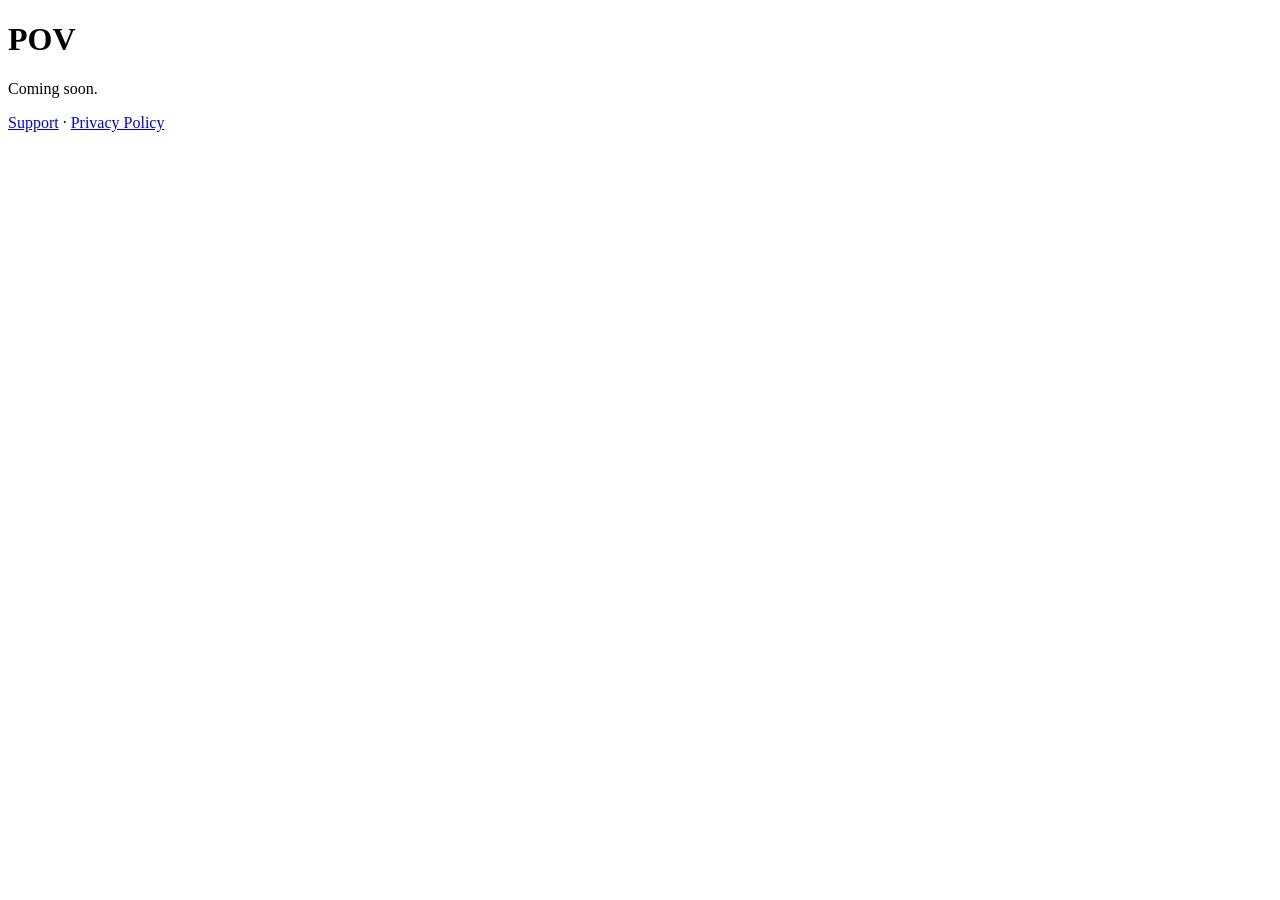
==== index.html @ c35633c2 "init" ====
<!doctype html>
<html lang="en">
  <head>
    <meta charset="utf-8" />
    <meta name="viewport" content="width=device-width, initial-scale=1" />
    <title>POV</title>
  </head>
  <body>
    <h1>POV</h1>
    <p>Coming soon.</p>
    <p>
      <a href="support/">Support</a> ·
      <a href="privacy-policy/">Privacy Policy</a>
    </p>
  </body>
</html>
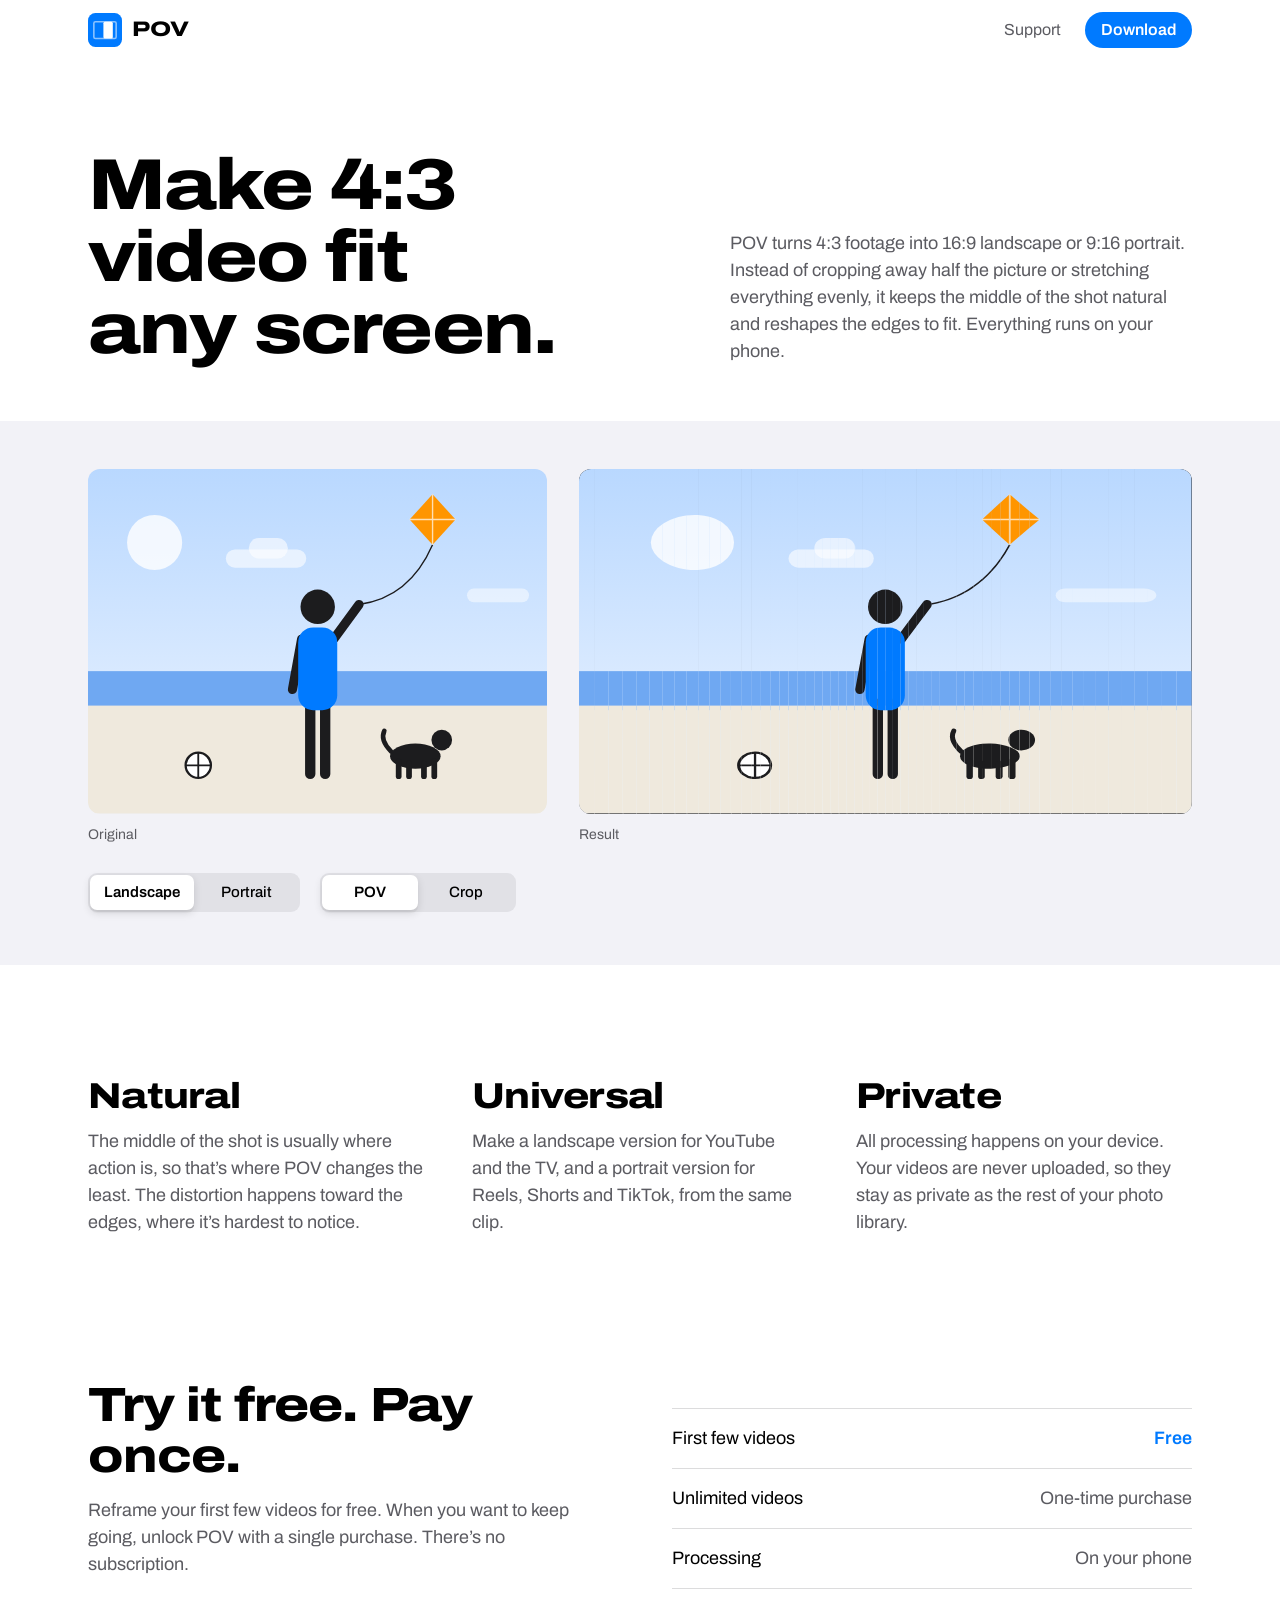
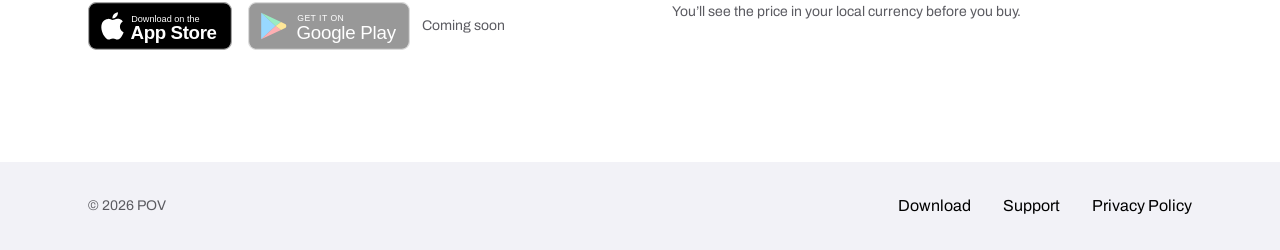
==== commit 89d602ee: "Landing page v1" ====
--- a/index.html
+++ b/index.html
@@ -3,14 +3,1223 @@
   <head>
     <meta charset="utf-8" />
     <meta name="viewport" content="width=device-width, initial-scale=1" />
-    <title>POV</title>
+    <title>POV – Reframe 4:3 video for any screen</title>
+    <meta
+      name="description"
+      content="POV is a phone app that turns 4:3 video into 16:9 landscape or 9:16 portrait by keeping the middle of the shot natural and reshaping the edges, instead of just cropping or stretching. Everything runs on your device."
+    />
+    <meta
+      name="theme-color"
+      content="#ffffff"
+      media="(prefers-color-scheme: light)"
+    />
+    <meta
+      name="theme-color"
+      content="#000000"
+      media="(prefers-color-scheme: dark)"
+    />
+    <link rel="preconnect" href="https://fonts.googleapis.com" />
+    <link rel="preconnect" href="https://fonts.gstatic.com" crossorigin />
+    <link
+      href="https://fonts.googleapis.com/css2?family=Archivo:wdth,wght@62..125,100..900&display=swap"
+      rel="stylesheet"
+    />
+    <style>
+      :root {
+        --blue: #007aff;
+        --bg: #ffffff;
+        --grouped: #f2f2f7;
+        --ink: #000000;
+        --ink-2: #5b5b61;
+        --separator: rgba(60, 60, 67, 0.18);
+        --track: rgba(118, 118, 128, 0.14);
+        --thumb: #ffffff;
+        --thumb-shadow:
+          0 3px 8px rgba(0, 0, 0, 0.12), 0 3px 1px rgba(0, 0, 0, 0.04);
+
+        --sky-top: #b9d8ff;
+        --sky-bottom: #eef5ff;
+        --sea: #6fa8f2;
+        --sand: #efe9dd;
+        --figure: #1c1c1e;
+        --dim: rgba(0, 0, 0, 0.52);
+
+        --bar: rgba(255, 255, 255, 0.78);
+        --font:
+          "Archivo", -apple-system, BlinkMacSystemFont, "Helvetica Neue",
+          sans-serif;
+        --measure: 34rem;
+        --gutter: clamp(16px, 4vw, 48px);
+        --max: 1200px;
+        color-scheme: light dark;
+      }
+
+      @media (prefers-color-scheme: dark) {
+        :root {
+          --blue: #0a84ff;
+          --bg: #000000;
+          --grouped: #000000;
+          --ink: #ffffff;
+          --ink-2: #a1a1a8;
+          --separator: rgba(84, 84, 88, 0.6);
+          --track: rgba(118, 118, 128, 0.24);
+          --thumb: #636366;
+          --thumb-shadow: none;
+          --bar: rgba(0, 0, 0, 0.72);
+
+          --sky-top: #0b2a55;
+          --sky-bottom: #1f5596;
+          --sea: #123b70;
+          --sand: #3a362f;
+          --figure: #f2f2f7;
+          --dim: rgba(0, 0, 0, 0.6);
+        }
+        .band {
+          background: #1c1c1e;
+        }
+      }
+
+      *,
+      *::before,
+      *::after {
+        box-sizing: border-box;
+      }
+
+      html {
+        scroll-behavior: smooth;
+        scroll-padding-top: 72px;
+        -webkit-text-size-adjust: 100%;
+      }
+
+      body {
+        margin: 0;
+        background: var(--bg);
+        color: var(--ink);
+        font-family: var(--font);
+        font-size: 1.125rem;
+        line-height: 1.5;
+        font-variation-settings: "wdth" 100;
+        -webkit-font-smoothing: antialiased;
+      }
+
+      a {
+        color: inherit;
+      }
+
+      :focus-visible {
+        outline: 3px solid var(--blue);
+        outline-offset: 3px;
+        border-radius: 6px;
+      }
+
+      .wrap {
+        width: 100%;
+        max-width: var(--max);
+        margin: 0 auto;
+        padding: 0 var(--gutter);
+      }
+
+      .visually-hidden {
+        position: absolute;
+        width: 1px;
+        height: 1px;
+        margin: -1px;
+        overflow: hidden;
+        clip: rect(0 0 0 0);
+        white-space: nowrap;
+      }
+
+      /* Header */
+
+      .site-header {
+        position: sticky;
+        top: 0;
+        z-index: 10;
+        background: var(--bar);
+        -webkit-backdrop-filter: saturate(180%) blur(20px);
+        backdrop-filter: saturate(180%) blur(20px);
+        border-bottom: 1px solid transparent;
+        transition: border-color 0.2s ease;
+      }
+
+      .site-header[data-scrolled] {
+        border-bottom-color: var(--separator);
+      }
+
+      .site-header .wrap {
+        display: flex;
+        align-items: center;
+        justify-content: space-between;
+        gap: 16px;
+        padding-top: 12px;
+        padding-bottom: 12px;
+      }
+
+      .brand {
+        display: inline-flex;
+        align-items: center;
+        gap: 10px;
+        text-decoration: none;
+        font-weight: 800;
+        font-size: 1.3125rem;
+        font-variation-settings: "wdth" 125;
+        letter-spacing: 0.01em;
+      }
+
+      .brand svg {
+        width: 34px;
+        height: 34px;
+        flex: none;
+      }
+
+      .site-nav {
+        display: flex;
+        align-items: center;
+        gap: 24px;
+        font-size: 1rem;
+      }
+
+      .site-nav a:not(.button) {
+        text-decoration: none;
+        color: var(--ink-2);
+      }
+
+      .site-nav a:not(.button):hover {
+        color: var(--ink);
+      }
+
+      .button {
+        display: inline-flex;
+        align-items: center;
+        gap: 10px;
+        min-height: 44px;
+        padding: 0 20px;
+        border-radius: 999px;
+        background: var(--blue);
+        color: #fff;
+        font-weight: 600;
+        font-size: 1.1875rem;
+        text-decoration: none;
+        white-space: nowrap;
+        transition: filter 0.15s ease;
+      }
+
+      .button:hover {
+        filter: brightness(1.08);
+      }
+
+      .button:active {
+        filter: brightness(0.92);
+      }
+
+      .button--small {
+        min-height: 36px;
+        padding: 0 16px;
+        font-size: 1rem;
+      }
+
+      .badges {
+        display: flex;
+        flex-wrap: wrap;
+        align-items: center;
+        gap: 12px 16px;
+      }
+
+      .badge {
+        display: inline-flex;
+        align-items: center;
+        gap: 12px;
+        border-radius: 9px;
+      }
+
+      .badge svg {
+        display: block;
+        height: 48px;
+      }
+
+      .badge--apple svg {
+        width: 144px;
+      }
+
+      .badge--soon svg {
+        width: 162px;
+        opacity: 0.4;
+      }
+
+      .badge--soon span {
+        font-size: 0.875rem;
+        color: var(--ink-2);
+      }
+
+      /* Hero */
+
+      .hero .wrap {
+        display: grid;
+        grid-template-columns: 1fr;
+        gap: 24px 64px;
+        padding-top: clamp(32px, 7vw, 88px);
+        padding-bottom: clamp(32px, 5vw, 56px);
+      }
+
+      @media (min-width: 900px) {
+        .hero .wrap {
+          grid-template-columns: 1.25fr 1fr;
+          align-items: end;
+        }
+      }
+
+      .hero h1 {
+        margin: 0;
+        font-size: clamp(2.5rem, 6.4vw, 4.5rem);
+        line-height: 1;
+        font-weight: 800;
+        font-variation-settings: "wdth" 118;
+        letter-spacing: -0.025em;
+        max-width: 11ch;
+        text-wrap: balance;
+      }
+
+      .hero-copy p {
+        margin: 0;
+        max-width: var(--measure);
+        color: var(--ink-2);
+      }
+
+      /* Demo */
+
+      .band {
+        background: var(--grouped);
+      }
+
+      .demo .wrap {
+        padding-top: clamp(24px, 4vw, 48px);
+        padding-bottom: clamp(24px, 4vw, 48px);
+      }
+
+      .demo-frames {
+        --frame-gap: clamp(12px, 2.5vw, 32px);
+        display: flex;
+        align-items: flex-start;
+        gap: var(--frame-gap);
+      }
+
+      .frame {
+        margin: 0;
+        min-width: 0;
+      }
+
+      .frame figcaption {
+        margin-top: 10px;
+        font-size: 0.875rem;
+        color: var(--ink-2);
+      }
+
+      /* Flex-grow equal to each frame's aspect ratio keeps both at the same height,
+         so the original and the result are shown at the same scale. */
+      .frame--source {
+        flex: 1.3333 1 0;
+      }
+
+      .frame--output {
+        flex: var(--out-ar, 1.7778) 1 0;
+      }
+
+      .stage,
+      .output {
+        position: relative;
+        border-radius: 12px;
+        overflow: hidden;
+      }
+
+      .stage {
+        aspect-ratio: 4 / 3;
+      }
+
+      .output {
+        aspect-ratio: var(--out-ar, 1.7778);
+        background: #000;
+      }
+
+      .stage svg,
+      .output svg {
+        display: block;
+        width: 100%;
+        height: 100%;
+      }
+
+      .crop {
+        position: absolute;
+        border: 2px solid #fff;
+        border-radius: 3px;
+        box-shadow: 0 0 0 200vmax var(--dim);
+        pointer-events: none;
+      }
+
+      .demo-controls {
+        display: flex;
+        flex-wrap: wrap;
+        align-items: center;
+        gap: 12px 20px;
+        margin-top: 24px;
+      }
+
+      .segmented {
+        display: inline-grid;
+        grid-auto-flow: column;
+        grid-auto-columns: 1fr;
+        margin: 0;
+        padding: 2px;
+        border: 0;
+        border-radius: 9px;
+        background: var(--track);
+        position: relative;
+      }
+
+      .segmented input {
+        position: absolute;
+        opacity: 0;
+        pointer-events: none;
+      }
+
+      .segmented label {
+        display: block;
+        min-width: 6rem;
+        padding: 6px 14px;
+        border-radius: 7px;
+        text-align: center;
+        font-size: 0.9375rem;
+        font-weight: 500;
+        cursor: pointer;
+        user-select: none;
+        position: relative;
+        z-index: 1;
+        transition: font-weight 0.2s ease;
+      }
+
+      .segmented input:checked + label {
+        font-weight: 600;
+      }
+
+      /* One shared thumb that slides under whichever option is checked. */
+      .segmented-thumb {
+        position: absolute;
+        top: 2px;
+        bottom: 2px;
+        left: 2px;
+        width: calc((100% - 4px) / var(--options, 2));
+        border-radius: 7px;
+        background: var(--thumb);
+        box-shadow: var(--thumb-shadow);
+        transition:
+          transform 0.32s cubic-bezier(0.3, 1.25, 0.5, 1),
+          scale 0.15s ease;
+      }
+
+      .segmented:has(input:nth-of-type(2):checked) .segmented-thumb {
+        transform: translateX(100%);
+      }
+
+      .segmented:has(input:nth-of-type(3):checked) .segmented-thumb {
+        transform: translateX(200%);
+      }
+
+      .segmented:active .segmented-thumb {
+        scale: 0.96;
+      }
+
+      .segmented input:focus-visible + label {
+        outline: 3px solid var(--blue);
+        outline-offset: 1px;
+      }
+
+      .demo-caption {
+        flex: 1 1 100%;
+        margin: 0;
+        font-size: 1rem;
+        color: var(--ink-2);
+        max-width: var(--measure);
+        min-height: 3em;
+      }
+
+      @media (max-width: 700px) {
+        .demo[data-format="landscape"] .demo-frames {
+          flex-direction: column;
+          align-items: stretch;
+        }
+        .demo[data-format="landscape"] .frame {
+          flex: none;
+        }
+        .segmented label {
+          min-width: 0;
+          padding: 6px 10px;
+        }
+        .segmented {
+          flex: 1 1 100%;
+        }
+      }
+
+      /* Points */
+
+      .points .wrap {
+        padding-top: clamp(56px, 9vw, 112px);
+        padding-bottom: clamp(40px, 6vw, 72px);
+      }
+
+      .points dl {
+        display: grid;
+        grid-template-columns: 1fr;
+        gap: 32px 48px;
+        margin: 0;
+      }
+
+      @media (min-width: 800px) {
+        .points dl {
+          grid-template-columns: repeat(3, 1fr);
+        }
+      }
+
+      .points dt {
+        font-size: clamp(1.75rem, 3vw, 2.25rem);
+        line-height: 1.1;
+        font-weight: 800;
+        font-variation-settings: "wdth" 118;
+        letter-spacing: -0.02em;
+        margin-bottom: 12px;
+      }
+
+      .points dd {
+        margin: 0;
+        color: var(--ink-2);
+        max-width: var(--measure);
+      }
+
+      /* Pricing */
+
+      .pricing .wrap {
+        display: grid;
+        grid-template-columns: 1fr;
+        gap: 32px 64px;
+        padding-top: clamp(40px, 6vw, 72px);
+        padding-bottom: clamp(56px, 9vw, 112px);
+      }
+
+      @media (min-width: 900px) {
+        .pricing .wrap {
+          grid-template-columns: 1fr 1fr;
+          align-items: center;
+        }
+      }
+
+      .pricing h2 {
+        margin: 0 0 16px;
+        font-size: clamp(2.25rem, 4.5vw, 3rem);
+        line-height: 1.05;
+        font-weight: 800;
+        font-variation-settings: "wdth" 118;
+        letter-spacing: -0.02em;
+      }
+
+      .pricing p {
+        margin: 0 0 24px;
+        color: var(--ink-2);
+        max-width: var(--measure);
+      }
+
+      .terms ul {
+        list-style: none;
+        margin: 0;
+        padding: 0;
+        border-top: 1px solid var(--separator);
+      }
+
+      .terms li {
+        display: flex;
+        justify-content: space-between;
+        align-items: baseline;
+        gap: 16px;
+        padding: 16px 0;
+        border-bottom: 1px solid var(--separator);
+      }
+
+      .terms li span:last-child {
+        color: var(--ink-2);
+        text-align: right;
+      }
+
+      .terms li strong {
+        color: var(--blue);
+        font-weight: 600;
+      }
+
+      .terms .footnote {
+        margin: 12px 0 0;
+        font-size: 0.875rem;
+        color: var(--ink-2);
+      }
+
+      /* Footer */
+
+      .site-footer {
+        background: var(--grouped);
+        color: var(--ink-2);
+      }
+
+      .site-footer .wrap {
+        display: flex;
+        flex-wrap: wrap;
+        align-items: center;
+        justify-content: space-between;
+        gap: 16px 48px;
+        padding-top: 32px;
+        padding-bottom: 32px;
+      }
+
+      .footer-nav {
+        display: flex;
+        flex-wrap: wrap;
+        gap: 12px 32px;
+        font-size: 1rem;
+      }
+
+      .footer-nav a {
+        color: var(--ink);
+        text-decoration: none;
+      }
+
+      .footer-nav a:hover {
+        color: var(--blue);
+      }
+
+      .footer-legal {
+        margin: 0;
+        font-size: 0.875rem;
+      }
+
+      @media (max-width: 520px) {
+        .site-nav .nav-support {
+          display: none;
+        }
+      }
+
+      @media (prefers-reduced-motion: reduce) {
+        html {
+          scroll-behavior: auto;
+        }
+        .frame--output,
+        .segmented label,
+        .segmented-thumb,
+        .button {
+          transition: none;
+        }
+      }
+    </style>
   </head>
   <body>
-    <h1>POV</h1>
-    <p>Coming soon.</p>
-    <p>
-      <a href="support/">Support</a> ·
-      <a href="privacy-policy/">Privacy Policy</a>
-    </p>
+    <!--
+      TODO: Replace these hand-drawn badges with the official artwork before launch:
+      App Store: https://developer.apple.com/app-store/marketing/guidelines/ (Apple Marketing Tools)
+      Google Play: https://play.google.com/intl/en_us/badges/
+    -->
+    <svg width="0" height="0" style="position: absolute" aria-hidden="true">
+      <!--
+        TODO: Replace this placeholder icon with the real POV app icon. It's used in the
+        header, so either change this symbol or swap the <svg><use href="#app-icon">
+        for <img src="assets/app-icon.png" alt="" /> (keep alt empty: the "POV" text next to
+        it already names the link). Also add it as the favicon / apple-touch-icon in <head>.
+      -->
+      <symbol id="app-icon" viewBox="0 0 64 64">
+        <rect width="64" height="64" rx="14" fill="#007AFF" />
+        <rect
+          x="11"
+          y="16.5"
+          width="42"
+          height="31.5"
+          rx="3"
+          fill="none"
+          stroke="#fff"
+          stroke-width="3"
+          stroke-opacity="0.55"
+        />
+        <rect x="29" y="16.5" width="17.7" height="31.5" rx="3" fill="#fff" />
+      </symbol>
+      <symbol id="badge-app-store" viewBox="0 0 120 40">
+        <rect
+          x="0.5"
+          y="0.5"
+          width="119"
+          height="39"
+          rx="6.5"
+          fill="#000"
+          stroke="#a6a6a6"
+        />
+        <path
+          transform="translate(9 8.5) scale(0.95)"
+          fill="#fff"
+          d="M12.152 6.896c-.948 0-2.415-1.078-3.96-1.04-2.04.027-3.91 1.183-4.961 3.014-2.117 3.675-.546 9.103 1.519 12.09 1.013 1.454 2.208 3.09 3.792 3.039 1.52-.065 2.09-.987 3.935-.987 1.831 0 2.35.987 3.96.948 1.637-.026 2.676-1.48 3.676-2.948 1.156-1.688 1.636-3.325 1.662-3.415-.039-.013-3.182-1.221-3.22-4.857-.026-3.04 2.48-4.494 2.597-4.559-1.429-2.09-3.623-2.324-4.39-2.376-2-.156-3.675 1.09-4.61 1.09zM15.53 3.83c.843-1.012 1.4-2.427 1.245-3.83-1.207.052-2.662.805-3.532 1.818-.78.896-1.454 2.338-1.273 3.714 1.338.104 2.715-.688 3.559-1.701"
+        />
+        <g
+          fill="#fff"
+          font-family="-apple-system, BlinkMacSystemFont, 'Helvetica Neue', Helvetica, Arial, sans-serif"
+        >
+          <text x="36" y="16.5" font-size="7.6">Download on the</text>
+          <text
+            x="35.4"
+            y="31"
+            font-size="15.6"
+            font-weight="600"
+            letter-spacing="-0.3"
+          >
+            App Store
+          </text>
+        </g>
+      </symbol>
+      <symbol id="badge-google-play" viewBox="0 0 135 40">
+        <rect
+          x="0.5"
+          y="0.5"
+          width="134"
+          height="39"
+          rx="6.5"
+          fill="#000"
+          stroke="#a6a6a6"
+        />
+        <g transform="translate(10 8)">
+          <path d="M1 1 L13 12 L1 23 Z" fill="#00a0ff" />
+          <path d="M1 1 L17.5 8.6 L13 12 Z" fill="#00d26a" />
+          <path d="M13 12 L17.5 15.4 L1 23 Z" fill="#ff3a44" />
+          <path
+            d="M17.5 8.6 L21.4 10.6 Q 22.6 12 21.4 13.4 L17.5 15.4 L13 12 Z"
+            fill="#ffc400"
+          />
+        </g>
+        <g
+          fill="#fff"
+          font-family="'Helvetica Neue', Helvetica, Arial, sans-serif"
+        >
+          <text x="41" y="15.5" font-size="7.2" letter-spacing="0.4">
+            GET IT ON
+          </text>
+          <text
+            x="40.4"
+            y="31"
+            font-size="15.6"
+            font-weight="500"
+            letter-spacing="-0.2"
+          >
+            Google Play
+          </text>
+        </g>
+      </symbol>
+    </svg>
+    <header class="site-header" id="site-header">
+      <div class="wrap">
+        <a class="brand" href="./" aria-label="POV home">
+          <svg aria-hidden="true"><use href="#app-icon" /></svg>
+          POV
+        </a>
+        <nav class="site-nav" aria-label="Main">
+          <a class="nav-support" href="support/">Support</a>
+          <a class="button button--small" href="#download">Download</a>
+        </nav>
+      </div>
+    </header>
+
+    <main>
+      <section class="hero" aria-labelledby="hero-title">
+        <div class="wrap">
+          <h1 id="hero-title">Make 4:3 video fit any screen.</h1>
+          <div class="hero-copy">
+            <p>
+              POV turns 4:3 footage into 16:9 landscape or 9:16 portrait.
+              Instead of cropping away half the picture or stretching everything
+              evenly, it keeps the middle of the shot natural and reshapes the
+              edges to fit. Everything runs on your phone.
+            </p>
+          </div>
+        </div>
+      </section>
+
+      <!--
+        TODO: Check the reshaping formula used by this demo (the POV object in the script below)
+        against the app's actual landscape and portrait algorithms, and adjust the numbers.
+        TODO: Replace the illustrated beach scene with real 4:3 images of a mountain biker.
+        Put an <image href="assets/biker.jpg" width="400" height="300" /> inside <g id="scene">
+        in place of the drawn shapes, then update the aria-label and the captions in CAPTIONS,
+        which mention the kite and the dog.
+      -->
+      <section
+        class="demo band"
+        data-format="landscape"
+        data-mode="pov"
+        aria-label="Reframing demo"
+      >
+        <div class="wrap">
+          <div class="demo-frames">
+            <figure class="frame frame--source">
+              <div class="stage">
+                <svg
+                  id="source"
+                  viewBox="0 0 400 300"
+                  role="img"
+                  aria-label="Illustration of a 4:3 video: a person flying a kite on the beach, with a dog and a ball nearby"
+                >
+                  <defs>
+                    <linearGradient id="sky" x1="0" y1="0" x2="0" y2="1">
+                      <stop offset="0" style="stop-color: var(--sky-top)" />
+                      <stop offset="1" style="stop-color: var(--sky-bottom)" />
+                    </linearGradient>
+                    <g id="scene">
+                      <rect width="400" height="300" fill="url(#sky)" />
+                      <circle
+                        cx="58"
+                        cy="64"
+                        r="24"
+                        fill="#fff"
+                        opacity="0.8"
+                      />
+                      <rect
+                        x="120"
+                        y="70"
+                        width="70"
+                        height="16"
+                        rx="8"
+                        fill="#fff"
+                        opacity="0.6"
+                      />
+                      <rect
+                        x="140"
+                        y="60"
+                        width="34"
+                        height="18"
+                        rx="9"
+                        fill="#fff"
+                        opacity="0.6"
+                      />
+                      <rect
+                        x="330"
+                        y="104"
+                        width="54"
+                        height="12"
+                        rx="6"
+                        fill="#fff"
+                        opacity="0.5"
+                      />
+                      <rect
+                        y="176"
+                        width="400"
+                        height="34"
+                        style="fill: var(--sea)"
+                      />
+                      <rect
+                        y="206"
+                        width="400"
+                        height="94"
+                        style="fill: var(--sand)"
+                      />
+                      <path
+                        d="M236 118 Q 280 112 300 66"
+                        fill="none"
+                        stroke-width="1.2"
+                        style="stroke: var(--figure)"
+                      />
+                      <path
+                        d="M300 22 L320 44 L300 66 L280 44 Z"
+                        fill="#ff9500"
+                      />
+                      <path
+                        d="M300 22 V66 M280 44 H320"
+                        stroke="#fff"
+                        stroke-width="1.2"
+                        opacity="0.7"
+                      />
+                      <g style="fill: var(--figure)">
+                        <rect x="189" y="200" width="9" height="70" rx="4.5" />
+                        <rect x="202" y="200" width="9" height="70" rx="4.5" />
+                        <circle cx="200" cy="120" r="15" />
+                        <ellipse cx="285" cy="250" rx="22" ry="11" />
+                        <circle cx="308" cy="236" r="9" />
+                        <rect x="268" y="252" width="5" height="18" rx="2.5" />
+                        <rect x="277" y="254" width="5" height="16" rx="2.5" />
+                        <rect x="290" y="254" width="5" height="16" rx="2.5" />
+                        <rect x="299" y="252" width="5" height="18" rx="2.5" />
+                      </g>
+                      <g
+                        fill="none"
+                        stroke-linecap="round"
+                        style="stroke: var(--figure)"
+                      >
+                        <path d="M214 148 L236 118" stroke-width="8" />
+                        <path d="M186 148 L178 192" stroke-width="8" />
+                        <path d="M264 246 Q 254 236 258 228" stroke-width="4" />
+                      </g>
+                      <rect
+                        x="183"
+                        y="138"
+                        width="34"
+                        height="72"
+                        rx="13"
+                        style="fill: var(--blue)"
+                      />
+                      <circle
+                        cx="96"
+                        cy="258"
+                        r="11"
+                        fill="#fff"
+                        stroke-width="2"
+                        style="stroke: var(--figure)"
+                      />
+                      <path
+                        d="M85 258 H107 M96 247 V269"
+                        stroke-width="1.6"
+                        style="stroke: var(--figure)"
+                      />
+                    </g>
+                  </defs>
+                  <use href="#scene" />
+                </svg>
+                <div class="crop" id="crop"></div>
+              </div>
+              <figcaption>Original</figcaption>
+            </figure>
+
+            <figure class="frame frame--output">
+              <div class="output">
+                <svg
+                  id="output"
+                  viewBox="0 0 533.33 300"
+                  preserveAspectRatio="none"
+                  aria-hidden="true"
+                >
+                  <g id="strips"></g>
+                </svg>
+              </div>
+              <figcaption>Result</figcaption>
+            </figure>
+          </div>
+
+          <div class="demo-controls">
+            <fieldset class="segmented">
+              <legend class="visually-hidden">Output format</legend>
+              <span class="segmented-thumb" aria-hidden="true"></span>
+              <input
+                type="radio"
+                name="format"
+                id="f-landscape"
+                value="landscape"
+                checked
+              />
+              <label for="f-landscape">Landscape</label>
+              <input
+                type="radio"
+                name="format"
+                id="f-portrait"
+                value="portrait"
+              />
+              <label for="f-portrait">Portrait</label>
+            </fieldset>
+            <fieldset class="segmented">
+              <legend class="visually-hidden">Reframing method</legend>
+              <span class="segmented-thumb" aria-hidden="true"></span>
+              <input type="radio" name="mode" id="m-pov" value="pov" checked />
+              <label for="m-pov">POV</label>
+              <input type="radio" name="mode" id="m-crop" value="crop" />
+              <label for="m-crop">Crop</label>
+            </fieldset>
+            <p class="demo-caption" id="caption" aria-live="polite"></p>
+          </div>
+        </div>
+      </section>
+
+      <section class="points" aria-label="Features">
+        <div class="wrap">
+          <dl>
+            <div>
+              <dt>Natural</dt>
+              <dd>
+                The middle of the shot is usually where action is, so that’s
+                where POV changes the least. The distortion happens toward the
+                edges, where it’s hardest to notice.
+              </dd>
+            </div>
+            <div>
+              <dt>Universal</dt>
+              <dd>
+                Make a landscape version for YouTube and the TV, and a portrait
+                version for Reels, Shorts and TikTok, from the same clip.
+              </dd>
+            </div>
+            <div>
+              <dt>Private</dt>
+              <dd>
+                All processing happens on your device. Your videos are never
+                uploaded, so they stay as private as the rest of your photo
+                library.
+              </dd>
+            </div>
+          </dl>
+        </div>
+      </section>
+
+      <section class="pricing" id="download" aria-labelledby="pricing-title">
+        <div class="wrap">
+          <div>
+            <h2 id="pricing-title">Try it free. Pay once.</h2>
+            <p>
+              Reframe your first few videos for free. When you want to keep
+              going, unlock POV with a single purchase. There’s no subscription.
+            </p>
+            <div class="badges">
+              <!-- TODO: replace # with the App Store link -->
+              <a
+                class="badge badge--apple"
+                href="#"
+                aria-label="Download on the App Store"
+              >
+                <svg aria-hidden="true"><use href="#badge-app-store" /></svg>
+              </a>
+              <span
+                class="badge badge--soon"
+                role="img"
+                aria-label="Google Play: coming soon"
+              >
+                <svg aria-hidden="true"><use href="#badge-google-play" /></svg>
+                <span aria-hidden="true">Coming soon</span>
+              </span>
+            </div>
+          </div>
+          <div class="terms">
+            <ul>
+              <li>
+                <span>First few videos</span><span><strong>Free</strong></span>
+              </li>
+              <li>
+                <span>Unlimited videos</span><span>One-time purchase</span>
+              </li>
+              <li><span>Processing</span><span>On your phone</span></li>
+            </ul>
+            <p class="footnote">
+              You’ll see the price in your local currency before you buy.
+            </p>
+          </div>
+        </div>
+      </section>
+    </main>
+
+    <footer class="site-footer">
+      <div class="wrap">
+        <p class="footer-legal">© 2026 POV</p>
+        <nav class="footer-nav" aria-label="Footer">
+          <a href="#download">Download</a>
+          <a href="support/">Support</a>
+          <a href="privacy-policy/">Privacy Policy</a>
+        </nav>
+      </div>
+    </footer>
+
+    <script>
+      (function () {
+        var SVGNS = "http://www.w3.org/2000/svg";
+        var W = 400,
+          H = 300;
+        var STRIPS = 60;
+
+        // TODO: Check this formula against the app's real landscape and portrait reshaping.
+        // How POV reshapes the frame. Horizontal scale at the center is 1 (untouched);
+        // `edge` is the relative scale at the far left/right, `curve` how quickly it ramps.
+        // `keep` is how much of the 4:3 width is kept before reshaping.
+        var POV = {
+          landscape: { keep: 400, edge: 2.0, curve: 2 },
+          portrait: { keep: 240, edge: 0.2, curve: 1.7 },
+        };
+        var OUT_W = { landscape: (H * 16) / 9, portrait: (H * 9) / 16 };
+        var CAPTIONS = {
+          "pov-landscape": "",
+          "pov-portrait":
+            "POV trims the sides a little, then squeezes what’s left toward the edges so the middle still looks natural.",
+          "crop-landscape":
+            "Cropping to landscape cuts off the top and bottom of the shot, including the kite and everyone’s feet.",
+          "crop-portrait":
+            "Cropping to portrait throws away more than half of the picture.",
+        };
+
+        var demo = document.querySelector(".demo");
+        var output = document.getElementById("output");
+        var stripsG = document.getElementById("strips");
+        var crop = document.getElementById("crop");
+        var caption = document.getElementById("caption");
+        var reduce = window.matchMedia("(prefers-reduced-motion: reduce)");
+
+        var settings = { format: "landscape", mode: "pov" };
+
+        // A layout: source column edges S (in the 4:3 frame), destination edges D
+        // (in the output), the vertical source window and the output width.
+        function uniform(a, b) {
+          var out = [];
+          for (var i = 0; i <= STRIPS; i++)
+            out.push(a + ((b - a) * i) / STRIPS);
+          return out;
+        }
+
+        function target(format, mode) {
+          var ow = OUT_W[format];
+          if (mode === "crop") {
+            if (format === "landscape") {
+              var sh = (W * 9) / 16;
+              return {
+                S: uniform(0, W),
+                D: uniform(0, ow),
+                sy: (H - sh) / 2,
+                sh: sh,
+                ow: ow,
+              };
+            }
+            return {
+              S: uniform((W - ow) / 2, (W + ow) / 2),
+              D: uniform(0, ow),
+              sy: 0,
+              sh: H,
+              ow: ow,
+            };
+          }
+          var p = POV[format];
+          var S = uniform((W - p.keep) / 2, (W + p.keep) / 2);
+          var widths = [],
+            total = 0;
+          for (var i = 0; i < STRIPS; i++) {
+            var u = Math.abs(((i + 0.5) / STRIPS) * 2 - 1);
+            var s = 1 + (p.edge - 1) * Math.pow(u, p.curve);
+            widths.push(s);
+            total += s;
+          }
+          var D = [0],
+            acc = 0;
+          for (var j = 0; j < STRIPS; j++) {
+            acc += widths[j];
+            D.push((acc / total) * ow);
+          }
+          return { S: S, D: D, sy: 0, sh: H, ow: ow };
+        }
+
+        function lerp(a, b, t) {
+          return a + (b - a) * t;
+        }
+
+        function mix(a, b, t) {
+          var S = [],
+            D = [];
+          for (var i = 0; i <= STRIPS; i++) {
+            S.push(lerp(a.S[i], b.S[i], t));
+            D.push(lerp(a.D[i], b.D[i], t));
+          }
+          return {
+            S: S,
+            D: D,
+            sy: lerp(a.sy, b.sy, t),
+            sh: lerp(a.sh, b.sh, t),
+            ow: lerp(a.ow, b.ow, t),
+          };
+        }
+
+        // One nested <svg> per strip, each showing a slice of the scene squeezed or stretched
+        // into its destination width. Together they form a piecewise-linear warp.
+        var strips = [];
+        for (var i = 0; i < STRIPS; i++) {
+          var svg = document.createElementNS(SVGNS, "svg");
+          svg.setAttribute("preserveAspectRatio", "none");
+          svg.setAttribute("y", "0");
+          svg.setAttribute("height", H);
+          var use = document.createElementNS(SVGNS, "use");
+          use.setAttribute("href", "#scene");
+          svg.appendChild(use);
+          stripsG.appendChild(svg);
+          strips.push(svg);
+        }
+
+        function draw(L) {
+          output.setAttribute("viewBox", "0 0 " + L.ow.toFixed(3) + " " + H);
+          demo.style.setProperty("--out-ar", (L.ow / H).toFixed(4));
+
+          for (var i = 0; i < STRIPS; i++) {
+            var sw = L.S[i + 1] - L.S[i];
+            var dw = L.D[i + 1] - L.D[i];
+            // Overlap neighbours slightly so anti-aliased edges don't show as seams.
+            var s = strips[i];
+            s.setAttribute("x", L.D[i].toFixed(3));
+            s.setAttribute("width", (dw + 0.6).toFixed(3));
+            s.setAttribute(
+              "viewBox",
+              L.S[i].toFixed(3) +
+                " " +
+                L.sy.toFixed(3) +
+                " " +
+                (sw + (0.6 * sw) / dw).toFixed(3) +
+                " " +
+                L.sh.toFixed(3),
+            );
+          }
+
+          var cw = L.S[STRIPS] - L.S[0];
+          crop.style.left = (L.S[0] / W) * 100 + "%";
+          crop.style.top = (L.sy / H) * 100 + "%";
+          crop.style.width = (cw / W) * 100 + "%";
+          crop.style.height = (L.sh / H) * 100 + "%";
+          crop.style.opacity = cw * L.sh > W * H * 0.995 ? 0 : 1;
+        }
+
+        var current = target(settings.format, settings.mode);
+        var anim = null;
+
+        function go() {
+          var from = current;
+          var to = target(settings.format, settings.mode);
+          demo.dataset.format = settings.format;
+          demo.dataset.mode = settings.mode;
+          caption.textContent = CAPTIONS[settings.mode + "-" + settings.format];
+
+          if (anim) cancelAnimationFrame(anim);
+          if (reduce.matches) {
+            current = to;
+            var header = document.getElementById("site-header");
+            function onScroll() {
+              header.toggleAttribute("data-scrolled", window.scrollY > 4);
+            }
+            window.addEventListener("scroll", onScroll, { passive: true });
+            onScroll();
+
+            draw(current);
+            return;
+          }
+          var start = null,
+            DURATION = 550;
+          function step(now) {
+            if (start == null) start = now;
+            var t = Math.min(1, (now - start) / DURATION);
+            var e = 1 - Math.pow(1 - t, 3);
+            current = mix(from, to, e);
+            draw(current);
+            anim = t < 1 ? requestAnimationFrame(step) : null;
+          }
+          anim = requestAnimationFrame(step);
+        }
+
+        document
+          .querySelectorAll('input[name="format"]')
+          .forEach(function (el) {
+            el.addEventListener("change", function () {
+              settings.format = el.value;
+              go();
+            });
+          });
+        document.querySelectorAll('input[name="mode"]').forEach(function (el) {
+          el.addEventListener("change", function () {
+            settings.mode = el.value;
+            go();
+          });
+        });
+
+        draw(current);
+        go();
+      })();
+    </script>
   </body>
 </html>
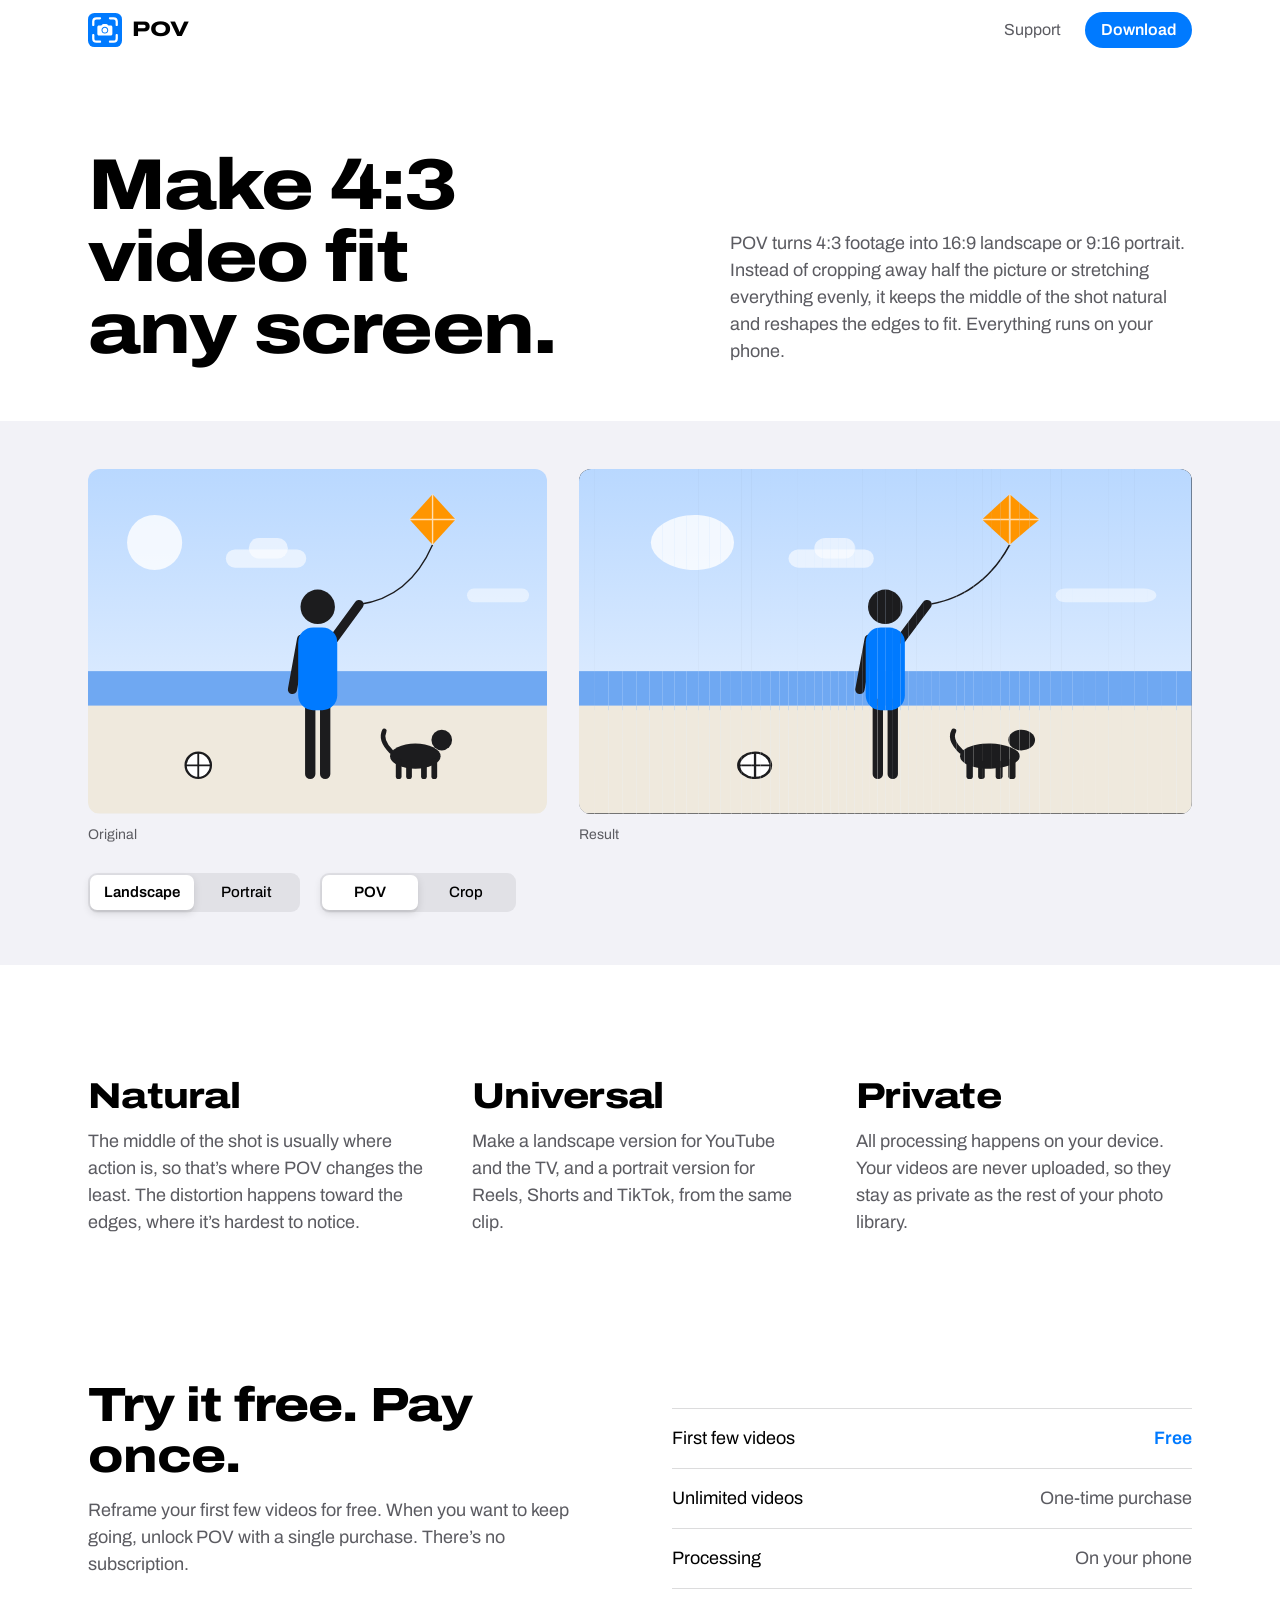
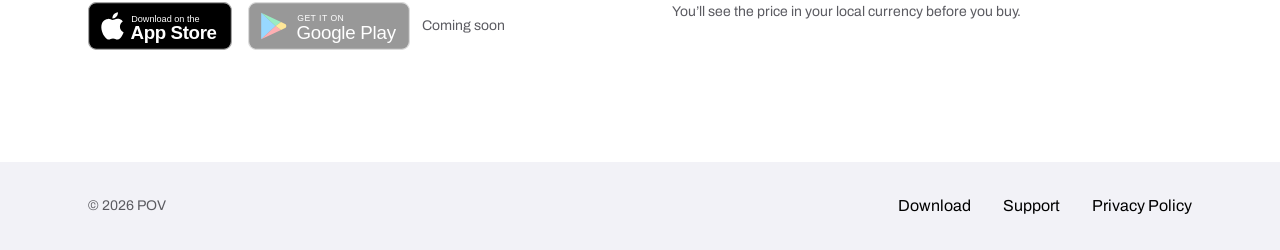
==== commit 75e91802: "Support page v1" ====
--- a/index.html
+++ b/index.html
@@ -24,198 +24,14 @@
       href="https://fonts.googleapis.com/css2?family=Archivo:wdth,wght@62..125,100..900&display=swap"
       rel="stylesheet"
     />
+    <link rel="icon" href="assets/app-icon.svg" type="image/svg+xml" />
+    <link rel="stylesheet" href="styles.css" />
+    <script src="site.js"></script>
     <style>
-      :root {
-        --blue: #007aff;
-        --bg: #ffffff;
-        --grouped: #f2f2f7;
-        --ink: #000000;
-        --ink-2: #5b5b61;
-        --separator: rgba(60, 60, 67, 0.18);
-        --track: rgba(118, 118, 128, 0.14);
-        --thumb: #ffffff;
-        --thumb-shadow:
-          0 3px 8px rgba(0, 0, 0, 0.12), 0 3px 1px rgba(0, 0, 0, 0.04);
-
-        --sky-top: #b9d8ff;
-        --sky-bottom: #eef5ff;
-        --sea: #6fa8f2;
-        --sand: #efe9dd;
-        --figure: #1c1c1e;
-        --dim: rgba(0, 0, 0, 0.52);
-
-        --bar: rgba(255, 255, 255, 0.78);
-        --font:
-          "Archivo", -apple-system, BlinkMacSystemFont, "Helvetica Neue",
-          sans-serif;
-        --measure: 34rem;
-        --gutter: clamp(16px, 4vw, 48px);
-        --max: 1200px;
-        color-scheme: light dark;
-      }
-
       @media (prefers-color-scheme: dark) {
-        :root {
-          --blue: #0a84ff;
-          --bg: #000000;
-          --grouped: #000000;
-          --ink: #ffffff;
-          --ink-2: #a1a1a8;
-          --separator: rgba(84, 84, 88, 0.6);
-          --track: rgba(118, 118, 128, 0.24);
-          --thumb: #636366;
-          --thumb-shadow: none;
-          --bar: rgba(0, 0, 0, 0.72);
-
-          --sky-top: #0b2a55;
-          --sky-bottom: #1f5596;
-          --sea: #123b70;
-          --sand: #3a362f;
-          --figure: #f2f2f7;
-          --dim: rgba(0, 0, 0, 0.6);
-        }
         .band {
           background: #1c1c1e;
         }
-      }
-
-      *,
-      *::before,
-      *::after {
-        box-sizing: border-box;
-      }
-
-      html {
-        scroll-behavior: smooth;
-        scroll-padding-top: 72px;
-        -webkit-text-size-adjust: 100%;
-      }
-
-      body {
-        margin: 0;
-        background: var(--bg);
-        color: var(--ink);
-        font-family: var(--font);
-        font-size: 1.125rem;
-        line-height: 1.5;
-        font-variation-settings: "wdth" 100;
-        -webkit-font-smoothing: antialiased;
-      }
-
-      a {
-        color: inherit;
-      }
-
-      :focus-visible {
-        outline: 3px solid var(--blue);
-        outline-offset: 3px;
-        border-radius: 6px;
-      }
-
-      .wrap {
-        width: 100%;
-        max-width: var(--max);
-        margin: 0 auto;
-        padding: 0 var(--gutter);
-      }
-
-      .visually-hidden {
-        position: absolute;
-        width: 1px;
-        height: 1px;
-        margin: -1px;
-        overflow: hidden;
-        clip: rect(0 0 0 0);
-        white-space: nowrap;
-      }
-
-      /* Header */
-
-      .site-header {
-        position: sticky;
-        top: 0;
-        z-index: 10;
-        background: var(--bar);
-        -webkit-backdrop-filter: saturate(180%) blur(20px);
-        backdrop-filter: saturate(180%) blur(20px);
-        border-bottom: 1px solid transparent;
-        transition: border-color 0.2s ease;
-      }
-
-      .site-header[data-scrolled] {
-        border-bottom-color: var(--separator);
-      }
-
-      .site-header .wrap {
-        display: flex;
-        align-items: center;
-        justify-content: space-between;
-        gap: 16px;
-        padding-top: 12px;
-        padding-bottom: 12px;
-      }
-
-      .brand {
-        display: inline-flex;
-        align-items: center;
-        gap: 10px;
-        text-decoration: none;
-        font-weight: 800;
-        font-size: 1.3125rem;
-        font-variation-settings: "wdth" 125;
-        letter-spacing: 0.01em;
-      }
-
-      .brand svg {
-        width: 34px;
-        height: 34px;
-        flex: none;
-      }
-
-      .site-nav {
-        display: flex;
-        align-items: center;
-        gap: 24px;
-        font-size: 1rem;
-      }
-
-      .site-nav a:not(.button) {
-        text-decoration: none;
-        color: var(--ink-2);
-      }
-
-      .site-nav a:not(.button):hover {
-        color: var(--ink);
-      }
-
-      .button {
-        display: inline-flex;
-        align-items: center;
-        gap: 10px;
-        min-height: 44px;
-        padding: 0 20px;
-        border-radius: 999px;
-        background: var(--blue);
-        color: #fff;
-        font-weight: 600;
-        font-size: 1.1875rem;
-        text-decoration: none;
-        white-space: nowrap;
-        transition: filter 0.15s ease;
-      }
-
-      .button:hover {
-        filter: brightness(1.08);
-      }
-
-      .button:active {
-        filter: brightness(0.92);
-      }
-
-      .button--small {
-        min-height: 36px;
-        padding: 0 16px;
-        font-size: 1rem;
       }
 
       .badges {
@@ -557,58 +373,10 @@
         color: var(--ink-2);
       }
 
-      /* Footer */
-
-      .site-footer {
-        background: var(--grouped);
-        color: var(--ink-2);
-      }
-
-      .site-footer .wrap {
-        display: flex;
-        flex-wrap: wrap;
-        align-items: center;
-        justify-content: space-between;
-        gap: 16px 48px;
-        padding-top: 32px;
-        padding-bottom: 32px;
-      }
-
-      .footer-nav {
-        display: flex;
-        flex-wrap: wrap;
-        gap: 12px 32px;
-        font-size: 1rem;
-      }
-
-      .footer-nav a {
-        color: var(--ink);
-        text-decoration: none;
-      }
-
-      .footer-nav a:hover {
-        color: var(--blue);
-      }
-
-      .footer-legal {
-        margin: 0;
-        font-size: 0.875rem;
-      }
-
-      @media (max-width: 520px) {
-        .site-nav .nav-support {
-          display: none;
-        }
-      }
-
       @media (prefers-reduced-motion: reduce) {
-        html {
-          scroll-behavior: auto;
-        }
         .frame--output,
         .segmented label,
-        .segmented-thumb,
-        .button {
+        .segmented-thumb {
           transition: none;
         }
       }
@@ -621,27 +389,6 @@
       Google Play: https://play.google.com/intl/en_us/badges/
     -->
     <svg width="0" height="0" style="position: absolute" aria-hidden="true">
-      <!--
-        TODO: Replace this placeholder icon with the real POV app icon. It's used in the
-        header, so either change this symbol or swap the <svg><use href="#app-icon">
-        for <img src="assets/app-icon.png" alt="" /> (keep alt empty: the "POV" text next to
-        it already names the link). Also add it as the favicon / apple-touch-icon in <head>.
-      -->
-      <symbol id="app-icon" viewBox="0 0 64 64">
-        <rect width="64" height="64" rx="14" fill="#007AFF" />
-        <rect
-          x="11"
-          y="16.5"
-          width="42"
-          height="31.5"
-          rx="3"
-          fill="none"
-          stroke="#fff"
-          stroke-width="3"
-          stroke-opacity="0.55"
-        />
-        <rect x="29" y="16.5" width="17.7" height="31.5" rx="3" fill="#fff" />
-      </symbol>
       <symbol id="badge-app-store" viewBox="0 0 120 40">
         <rect
           x="0.5"
@@ -711,18 +458,7 @@
         </g>
       </symbol>
     </svg>
-    <header class="site-header" id="site-header">
-      <div class="wrap">
-        <a class="brand" href="./" aria-label="POV home">
-          <svg aria-hidden="true"><use href="#app-icon" /></svg>
-          POV
-        </a>
-        <nav class="site-nav" aria-label="Main">
-          <a class="nav-support" href="support/">Support</a>
-          <a class="button button--small" href="#download">Download</a>
-        </nav>
-      </div>
-    </header>
+    <site-header></site-header>
 
     <main>
       <section class="hero" aria-labelledby="hero-title">
@@ -1005,16 +741,7 @@
       </section>
     </main>
 
-    <footer class="site-footer">
-      <div class="wrap">
-        <p class="footer-legal">© 2026 POV</p>
-        <nav class="footer-nav" aria-label="Footer">
-          <a href="#download">Download</a>
-          <a href="support/">Support</a>
-          <a href="privacy-policy/">Privacy Policy</a>
-        </nav>
-      </div>
-    </footer>
+    <site-footer></site-footer>
 
     <script>
       (function () {
@@ -1179,13 +906,6 @@
           if (anim) cancelAnimationFrame(anim);
           if (reduce.matches) {
             current = to;
-            var header = document.getElementById("site-header");
-            function onScroll() {
-              header.toggleAttribute("data-scrolled", window.scrollY > 4);
-            }
-            window.addEventListener("scroll", onScroll, { passive: true });
-            onScroll();
-
             draw(current);
             return;
           }
--- a/styles.css
+++ b/styles.css
@@ -0,0 +1,251 @@
+/* Shared by every page: design tokens, base styles, header and footer. */
+
+:root {
+  --blue: #007aff;
+  --bg: #ffffff;
+  --grouped: #f2f2f7;
+  --ink: #000000;
+  --ink-2: #5b5b61;
+  --separator: rgba(60, 60, 67, 0.18);
+  --track: rgba(118, 118, 128, 0.14);
+  --thumb: #ffffff;
+  --thumb-shadow: 0 3px 8px rgba(0, 0, 0, 0.12), 0 3px 1px rgba(0, 0, 0, 0.04);
+
+  --sky-top: #b9d8ff;
+  --sky-bottom: #eef5ff;
+  --sea: #6fa8f2;
+  --sand: #efe9dd;
+  --figure: #1c1c1e;
+  --dim: rgba(0, 0, 0, 0.52);
+
+  --bar: rgba(255, 255, 255, 0.78);
+  --font:
+    "Archivo", -apple-system, BlinkMacSystemFont, "Helvetica Neue", sans-serif;
+  --measure: 34rem;
+  --gutter: clamp(16px, 4vw, 48px);
+  --max: 1200px;
+  color-scheme: light dark;
+}
+
+@media (prefers-color-scheme: dark) {
+  :root {
+    --blue: #0a84ff;
+    --bg: #000000;
+    --grouped: #000000;
+    --ink: #ffffff;
+    --ink-2: #a1a1a8;
+    --separator: rgba(84, 84, 88, 0.6);
+    --track: rgba(118, 118, 128, 0.24);
+    --thumb: #636366;
+    --thumb-shadow: none;
+    --bar: rgba(0, 0, 0, 0.72);
+
+    --sky-top: #0b2a55;
+    --sky-bottom: #1f5596;
+    --sea: #123b70;
+    --sand: #3a362f;
+    --figure: #f2f2f7;
+    --dim: rgba(0, 0, 0, 0.6);
+  }
+}
+
+*,
+*::before,
+*::after {
+  box-sizing: border-box;
+}
+
+html {
+  scroll-behavior: smooth;
+  scroll-padding-top: 72px;
+  -webkit-text-size-adjust: 100%;
+}
+
+body {
+  margin: 0;
+  background: var(--bg);
+  color: var(--ink);
+  font-family: var(--font);
+  font-size: 1.125rem;
+  line-height: 1.5;
+  font-variation-settings: "wdth" 100;
+  -webkit-font-smoothing: antialiased;
+}
+
+a {
+  color: inherit;
+}
+
+:focus-visible {
+  outline: 3px solid var(--blue);
+  outline-offset: 3px;
+  border-radius: 6px;
+}
+
+.wrap {
+  width: 100%;
+  max-width: var(--max);
+  margin: 0 auto;
+  padding: 0 var(--gutter);
+}
+
+.visually-hidden {
+  position: absolute;
+  width: 1px;
+  height: 1px;
+  margin: -1px;
+  overflow: hidden;
+  clip: rect(0 0 0 0);
+  white-space: nowrap;
+}
+
+/* The custom elements from site.js are only wrappers; their content does the layout. */
+site-header,
+site-footer {
+  display: contents;
+}
+
+/* Header */
+
+.site-header {
+  position: sticky;
+  top: 0;
+  z-index: 10;
+  background: var(--bar);
+  -webkit-backdrop-filter: saturate(180%) blur(20px);
+  backdrop-filter: saturate(180%) blur(20px);
+  border-bottom: 1px solid transparent;
+  transition: border-color 0.2s ease;
+}
+
+.site-header[data-scrolled] {
+  border-bottom-color: var(--separator);
+}
+
+.site-header .wrap {
+  display: flex;
+  align-items: center;
+  justify-content: space-between;
+  gap: 16px;
+  padding-top: 12px;
+  padding-bottom: 12px;
+}
+
+.brand {
+  display: inline-flex;
+  align-items: center;
+  gap: 10px;
+  text-decoration: none;
+  font-weight: 800;
+  font-size: 1.3125rem;
+  font-variation-settings: "wdth" 125;
+  letter-spacing: 0.01em;
+}
+
+.brand img {
+  display: block;
+  width: 34px;
+  height: 34px;
+  flex: none;
+}
+
+.site-nav {
+  display: flex;
+  align-items: center;
+  gap: 24px;
+  font-size: 1rem;
+}
+
+.site-nav a:not(.button) {
+  text-decoration: none;
+  color: var(--ink-2);
+}
+
+.site-nav a:not(.button):hover,
+.site-nav a[aria-current="page"] {
+  color: var(--ink);
+}
+
+.button {
+  display: inline-flex;
+  align-items: center;
+  gap: 10px;
+  min-height: 44px;
+  padding: 0 20px;
+  border-radius: 999px;
+  background: var(--blue);
+  color: #fff;
+  font-weight: 600;
+  font-size: 1.1875rem;
+  text-decoration: none;
+  white-space: nowrap;
+  transition: filter 0.15s ease;
+}
+
+.button:hover {
+  filter: brightness(1.08);
+}
+
+.button:active {
+  filter: brightness(0.92);
+}
+
+.button--small {
+  min-height: 36px;
+  padding: 0 16px;
+  font-size: 1rem;
+}
+
+@media (max-width: 520px) {
+  .site-nav .nav-support {
+    display: none;
+  }
+}
+
+/* Footer */
+
+.site-footer {
+  background: var(--grouped);
+  color: var(--ink-2);
+}
+
+.site-footer .wrap {
+  display: flex;
+  flex-wrap: wrap;
+  align-items: center;
+  justify-content: space-between;
+  gap: 16px 48px;
+  padding-top: 32px;
+  padding-bottom: 32px;
+}
+
+.footer-nav {
+  display: flex;
+  flex-wrap: wrap;
+  gap: 12px 32px;
+  font-size: 1rem;
+}
+
+.footer-nav a {
+  color: var(--ink);
+  text-decoration: none;
+}
+
+.footer-nav a:hover {
+  color: var(--blue);
+}
+
+.footer-legal {
+  margin: 0;
+  font-size: 0.875rem;
+}
+
+@media (prefers-reduced-motion: reduce) {
+  html {
+    scroll-behavior: auto;
+  }
+  .site-header,
+  .button {
+    transition: none;
+  }
+}
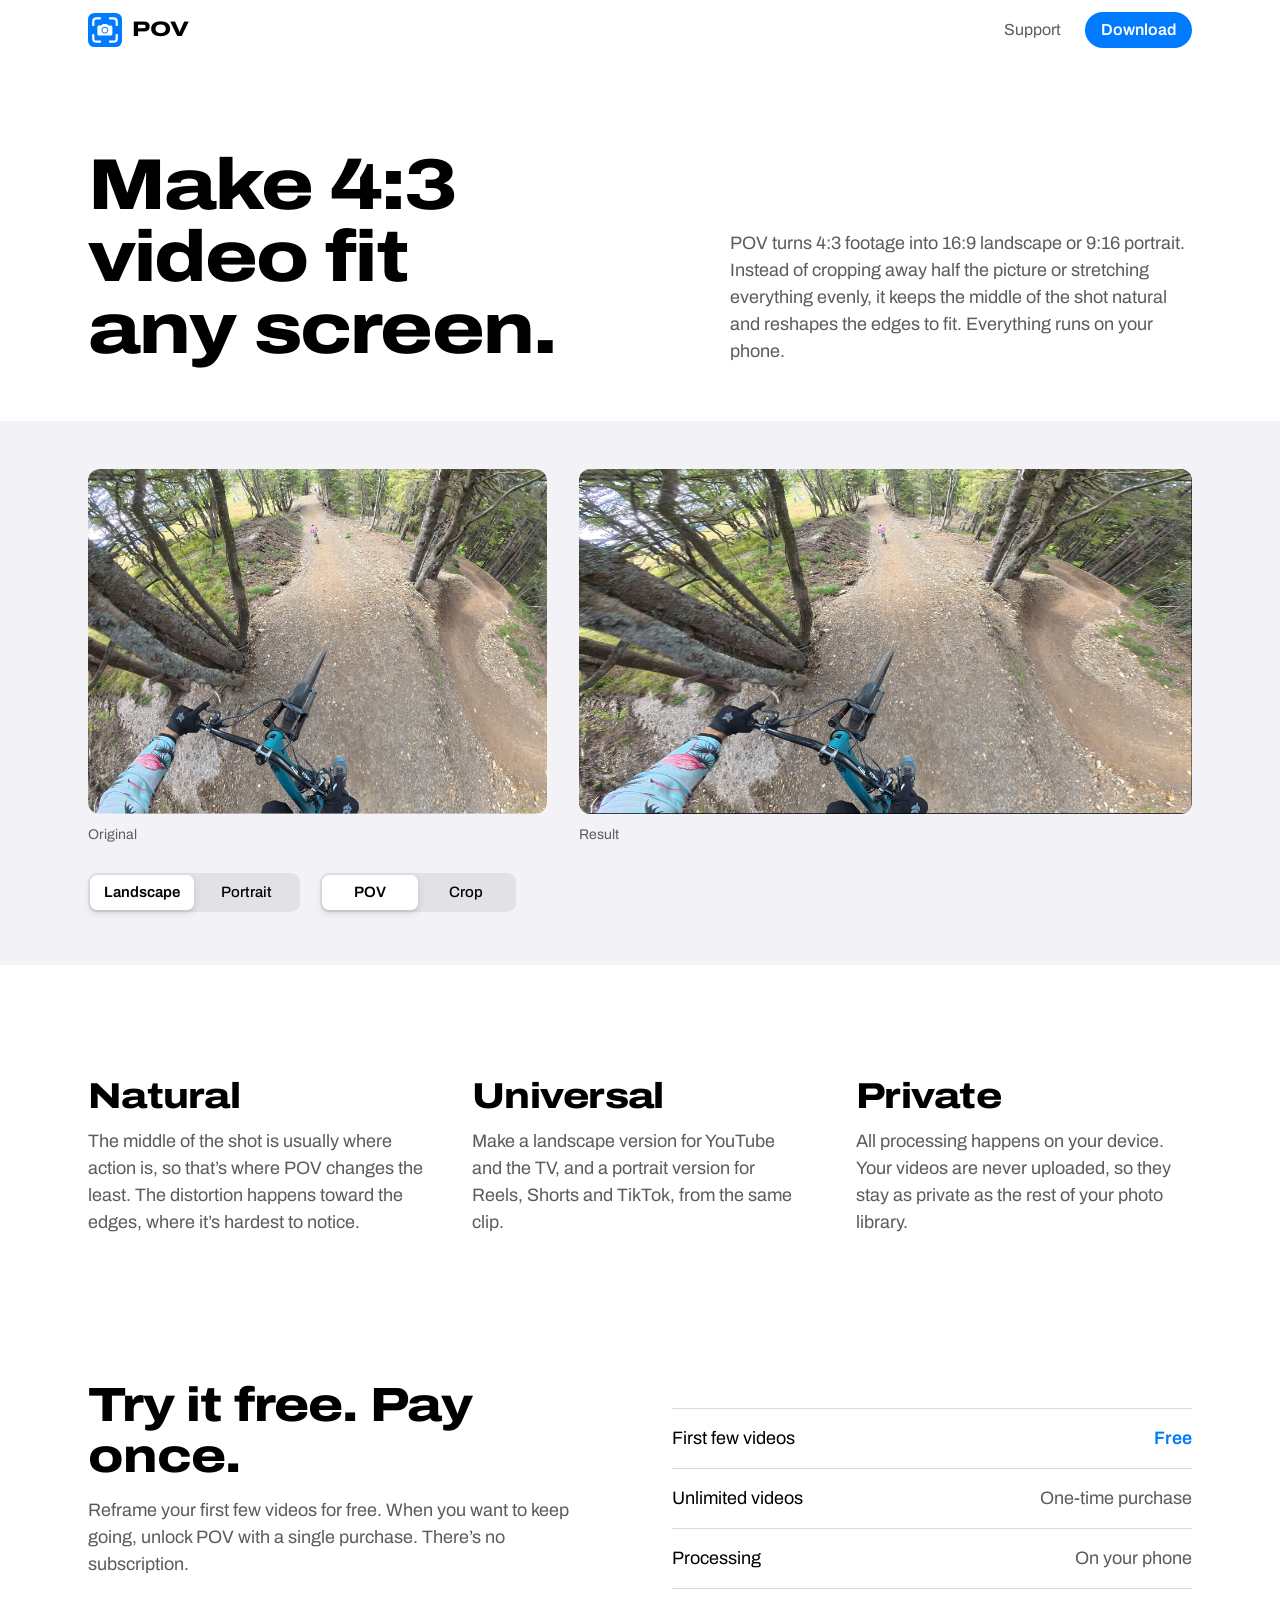
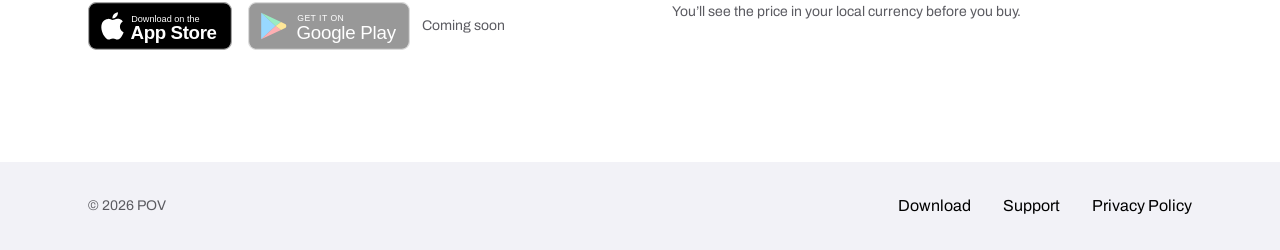
==== commit b9830fcf: "Added actual image" ====
--- a/index.html
+++ b/index.html
@@ -28,12 +28,6 @@
     <link rel="stylesheet" href="styles.css" />
     <script src="site.js"></script>
     <style>
-      @media (prefers-color-scheme: dark) {
-        .band {
-          background: #1c1c1e;
-        }
-      }
-
       .badges {
         display: flex;
         flex-wrap: wrap;
@@ -105,6 +99,13 @@
 
       .band {
         background: var(--grouped);
+      }
+
+      /* Must come after .band: grouped is black in dark mode, which would hide the band. */
+      @media (prefers-color-scheme: dark) {
+        .band {
+          background: #1c1c1e;
+        }
       }
 
       .demo .wrap {
@@ -475,14 +476,6 @@
         </div>
       </section>
 
-      <!--
-        TODO: Check the reshaping formula used by this demo (the POV object in the script below)
-        against the app's actual landscape and portrait algorithms, and adjust the numbers.
-        TODO: Replace the illustrated beach scene with real 4:3 images of a mountain biker.
-        Put an <image href="assets/biker.jpg" width="400" height="300" /> inside <g id="scene">
-        in place of the drawn shapes, then update the aria-label and the captions in CAPTIONS,
-        which mention the kite and the dog.
-      -->
       <section
         class="demo band"
         data-format="landscape"
@@ -497,117 +490,15 @@
                   id="source"
                   viewBox="0 0 400 300"
                   role="img"
-                  aria-label="Illustration of a 4:3 video: a person flying a kite on the beach, with a dog and a ball nearby"
+                  aria-label="A 4:3 video frame filmed from a mountain bike: the rider's hands on the handlebars, with another rider ahead on a dirt trail through the forest"
                 >
                   <defs>
-                    <linearGradient id="sky" x1="0" y1="0" x2="0" y2="1">
-                      <stop offset="0" style="stop-color: var(--sky-top)" />
-                      <stop offset="1" style="stop-color: var(--sky-bottom)" />
-                    </linearGradient>
                     <g id="scene">
-                      <rect width="400" height="300" fill="url(#sky)" />
-                      <circle
-                        cx="58"
-                        cy="64"
-                        r="24"
-                        fill="#fff"
-                        opacity="0.8"
-                      />
-                      <rect
-                        x="120"
-                        y="70"
-                        width="70"
-                        height="16"
-                        rx="8"
-                        fill="#fff"
-                        opacity="0.6"
-                      />
-                      <rect
-                        x="140"
-                        y="60"
-                        width="34"
-                        height="18"
-                        rx="9"
-                        fill="#fff"
-                        opacity="0.6"
-                      />
-                      <rect
-                        x="330"
-                        y="104"
-                        width="54"
-                        height="12"
-                        rx="6"
-                        fill="#fff"
-                        opacity="0.5"
-                      />
-                      <rect
-                        y="176"
+                      <image
+                        href="assets/demo.jpg"
                         width="400"
-                        height="34"
-                        style="fill: var(--sea)"
-                      />
-                      <rect
-                        y="206"
-                        width="400"
-                        height="94"
-                        style="fill: var(--sand)"
-                      />
-                      <path
-                        d="M236 118 Q 280 112 300 66"
-                        fill="none"
-                        stroke-width="1.2"
-                        style="stroke: var(--figure)"
-                      />
-                      <path
-                        d="M300 22 L320 44 L300 66 L280 44 Z"
-                        fill="#ff9500"
-                      />
-                      <path
-                        d="M300 22 V66 M280 44 H320"
-                        stroke="#fff"
-                        stroke-width="1.2"
-                        opacity="0.7"
-                      />
-                      <g style="fill: var(--figure)">
-                        <rect x="189" y="200" width="9" height="70" rx="4.5" />
-                        <rect x="202" y="200" width="9" height="70" rx="4.5" />
-                        <circle cx="200" cy="120" r="15" />
-                        <ellipse cx="285" cy="250" rx="22" ry="11" />
-                        <circle cx="308" cy="236" r="9" />
-                        <rect x="268" y="252" width="5" height="18" rx="2.5" />
-                        <rect x="277" y="254" width="5" height="16" rx="2.5" />
-                        <rect x="290" y="254" width="5" height="16" rx="2.5" />
-                        <rect x="299" y="252" width="5" height="18" rx="2.5" />
-                      </g>
-                      <g
-                        fill="none"
-                        stroke-linecap="round"
-                        style="stroke: var(--figure)"
-                      >
-                        <path d="M214 148 L236 118" stroke-width="8" />
-                        <path d="M186 148 L178 192" stroke-width="8" />
-                        <path d="M264 246 Q 254 236 258 228" stroke-width="4" />
-                      </g>
-                      <rect
-                        x="183"
-                        y="138"
-                        width="34"
-                        height="72"
-                        rx="13"
-                        style="fill: var(--blue)"
-                      />
-                      <circle
-                        cx="96"
-                        cy="258"
-                        r="11"
-                        fill="#fff"
-                        stroke-width="2"
-                        style="stroke: var(--figure)"
-                      />
-                      <path
-                        d="M85 258 H107 M96 247 V269"
-                        stroke-width="1.6"
-                        style="stroke: var(--figure)"
+                        height="300"
+                        preserveAspectRatio="none"
                       />
                     </g>
                   </defs>
@@ -750,24 +641,39 @@
           H = 300;
         var STRIPS = 60;
 
-        // TODO: Check this formula against the app's real landscape and portrait reshaping.
-        // How POV reshapes the frame. Horizontal scale at the center is 1 (untouched);
-        // `edge` is the relative scale at the far left/right, `curve` how quickly it ramps.
-        // `keep` is how much of the 4:3 width is kept before reshaping.
-        var POV = {
-          landscape: { keep: 400, edge: 2.0, curve: 2 },
-          portrait: { keep: 240, edge: 0.2, curve: 1.7 },
-        };
+        // The reshaping below tracks the actual app (POV/Pipeline/VideoProcessor.swift
+        // and WarpKernels.metal). When the app's transformation changes, update
+        // POV_KEEP, POV_CURVE and warp() to match.
+
+        // How much of the 4:3 width POV keeps before reshaping. Landscape keeps the whole
+        // frame; portrait crops a centered 3:4 strip at full height.
+        var POV_KEEP = { landscape: W, portrait: (H * 3) / 4 };
         var OUT_W = { landscape: (H * 16) / 9, portrait: (H * 9) / 16 };
         var CAPTIONS = {
           "pov-landscape": "",
           "pov-portrait":
-            "POV trims the sides a little, then squeezes what’s left toward the edges so the middle still looks natural.",
+            "POV keeps a wider slice of the shot than a plain crop, and squeezes its edges so the middle still looks natural.",
           "crop-landscape":
-            "Cropping to landscape cuts off the top and bottom of the shot, including the kite and everyone’s feet.",
+            "Cropping to landscape cuts off the top and bottom of the shot, including the rider’s hands on the handlebars.",
           "crop-portrait":
-            "Cropping to portrait throws away more than half of the picture.",
+            "Cropping to portrait keeps only a narrow strip from the middle of the shot.",
         };
+
+        // How quickly the reshaping ramps up from the middle toward the edges. Lower
+        // values (between 1 and 2) start reshaping closer to the middle and spread it
+        // more evenly; 1 would scale the whole width evenly.
+        var POV_CURVE = { landscape: 2, portrait: 1.5 };
+
+        // The app's warp kernels, for both landscape and portrait. Takes an output
+        // column t (0–1 across the output) and
+        // returns the column it samples from, 0–1 across the kept part of the frame. `q` is
+        // the output width over the kept width. For curves above 1 the slope is 1 at the
+        // center, so the middle keeps its natural proportions.
+        function warp(t, q, curve) {
+          var n = t * 2 - 1;
+          var shaped = Math.sign(n) * Math.pow(Math.abs(n), curve);
+          return q * t + ((1 - q) / 2) * (1 + shaped);
+        }
 
         var demo = document.querySelector(".demo");
         var output = document.getElementById("output");
@@ -808,23 +714,15 @@
               ow: ow,
             };
           }
-          var p = POV[format];
-          var S = uniform((W - p.keep) / 2, (W + p.keep) / 2);
-          var widths = [],
-            total = 0;
-          for (var i = 0; i < STRIPS; i++) {
-            var u = Math.abs(((i + 0.5) / STRIPS) * 2 - 1);
-            var s = 1 + (p.edge - 1) * Math.pow(u, p.curve);
-            widths.push(s);
-            total += s;
+          var keep = POV_KEEP[format];
+          var S = [];
+          for (var i = 0; i <= STRIPS; i++) {
+            S.push(
+              (W - keep) / 2 +
+                keep * warp(i / STRIPS, ow / keep, POV_CURVE[format]),
+            );
           }
-          var D = [0],
-            acc = 0;
-          for (var j = 0; j < STRIPS; j++) {
-            acc += widths[j];
-            D.push((acc / total) * ow);
-          }
-          return { S: S, D: D, sy: 0, sh: H, ow: ow };
+          return { S: S, D: uniform(0, ow), sy: 0, sh: H, ow: ow };
         }
 
         function lerp(a, b, t) {
--- a/styles.css
+++ b/styles.css
@@ -11,11 +11,6 @@
   --thumb: #ffffff;
   --thumb-shadow: 0 3px 8px rgba(0, 0, 0, 0.12), 0 3px 1px rgba(0, 0, 0, 0.04);
 
-  --sky-top: #b9d8ff;
-  --sky-bottom: #eef5ff;
-  --sea: #6fa8f2;
-  --sand: #efe9dd;
-  --figure: #1c1c1e;
   --dim: rgba(0, 0, 0, 0.52);
 
   --bar: rgba(255, 255, 255, 0.78);
@@ -40,11 +35,6 @@
     --thumb-shadow: none;
     --bar: rgba(0, 0, 0, 0.72);
 
-    --sky-top: #0b2a55;
-    --sky-bottom: #1f5596;
-    --sea: #123b70;
-    --sand: #3a362f;
-    --figure: #f2f2f7;
     --dim: rgba(0, 0, 0, 0.6);
   }
 }
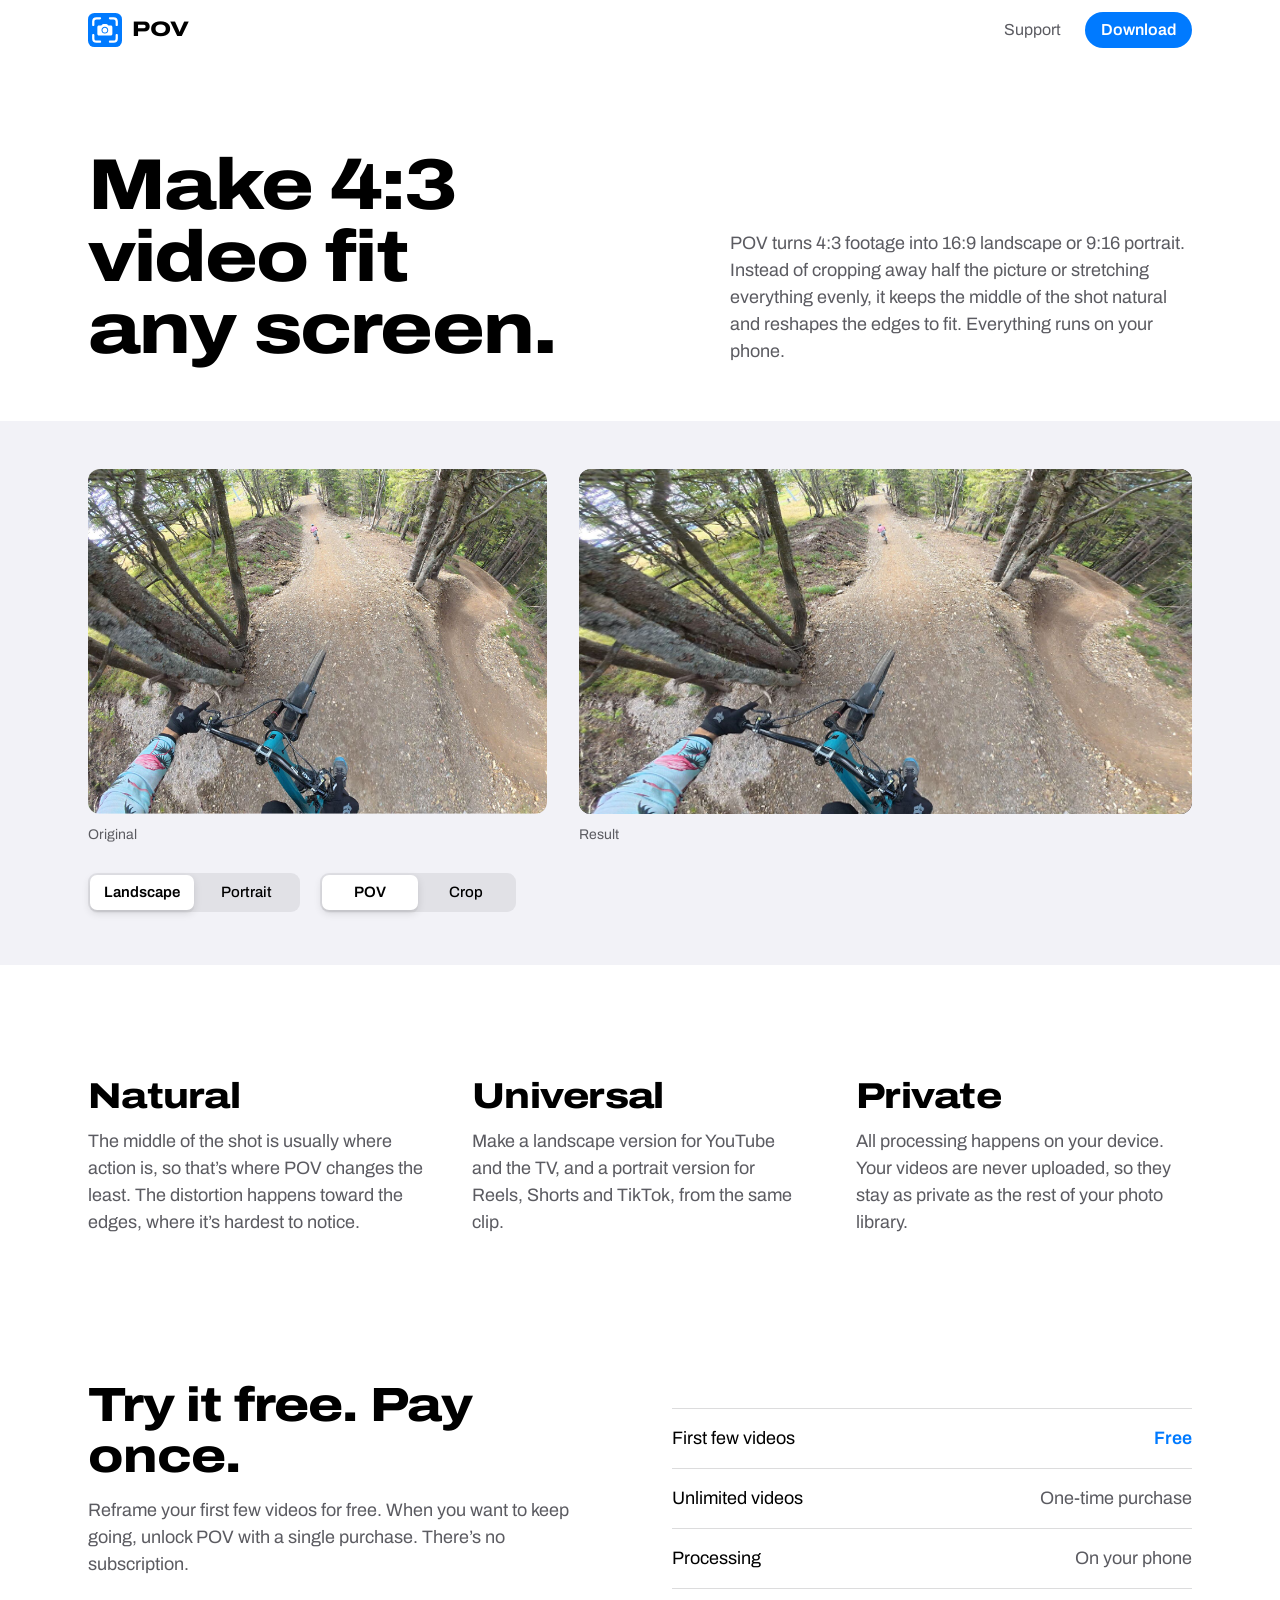
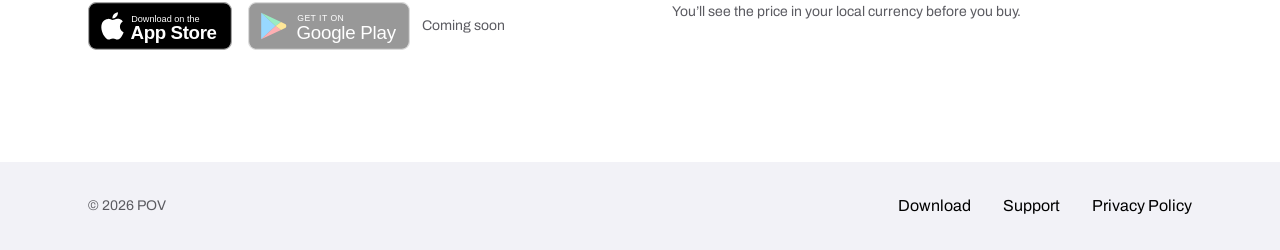
==== commit a7b6c3a4: "Modified transformation formula" ====
--- a/index.html
+++ b/index.html
@@ -158,7 +158,7 @@
       }
 
       .stage svg,
-      .output svg {
+      .output canvas {
         display: block;
         width: 100%;
         height: 100%;
@@ -511,14 +511,7 @@
 
             <figure class="frame frame--output">
               <div class="output">
-                <svg
-                  id="output"
-                  viewBox="0 0 533.33 300"
-                  preserveAspectRatio="none"
-                  aria-hidden="true"
-                >
-                  <g id="strips"></g>
-                </svg>
+                <canvas id="output" aria-hidden="true"></canvas>
               </div>
               <figcaption>Result</figcaption>
             </figure>
@@ -636,56 +629,59 @@
 
     <script>
       (function () {
-        var SVGNS = "http://www.w3.org/2000/svg";
         var W = 400,
           H = 300;
         var STRIPS = 60;
 
         // The reshaping below tracks the actual app (POV/Pipeline/VideoProcessor.swift
         // and WarpKernels.metal). When the app's transformation changes, update
-        // POV_KEEP, POV_CURVE and warp() to match.
+        // POV_KEEP, POV_CURVE, warp() and target() to match.
 
         // How much of the 4:3 width POV keeps before reshaping. Landscape keeps the whole
-        // frame; portrait crops a centered 3:4 strip at full height.
+        // frame and stretches it wider; portrait crops a centered 3:4 strip at full
+        // height and stretches it taller.
         var POV_KEEP = { landscape: W, portrait: (H * 3) / 4 };
         var OUT_W = { landscape: (H * 16) / 9, portrait: (H * 9) / 16 };
         var CAPTIONS = {
           "pov-landscape": "",
           "pov-portrait":
-            "POV keeps a wider slice of the shot than a plain crop, and squeezes its edges so the middle still looks natural.",
+            "POV keeps a wider slice of the shot than a plain crop, and stretches it taller toward the top and bottom so the middle still looks natural.",
           "crop-landscape":
             "Cropping to landscape cuts off the top and bottom of the shot, including the rider’s hands on the handlebars.",
           "crop-portrait":
             "Cropping to portrait keeps only a narrow strip from the middle of the shot.",
         };
 
-        // How quickly the reshaping ramps up from the middle toward the edges. Lower
-        // values (between 1 and 2) start reshaping closer to the middle and spread it
-        // more evenly; 1 would scale the whole width evenly.
-        var POV_CURVE = { landscape: 2, portrait: 1.5 };
-
-        // The app's warp kernels, for both landscape and portrait. Takes an output
-        // column t (0–1 across the output) and
-        // returns the column it samples from, 0–1 across the kept part of the frame. `q` is
-        // the output width over the kept width. For curves above 1 the slope is 1 at the
-        // center, so the middle keeps its natural proportions.
+        // How much of the stretch is pushed out toward the edges. 0 stretches evenly
+        // everywhere; 1 leaves the middle untouched and puts it all at the edges.
+        var POV_CURVE = { landscape: 0.647, portrait: 0.33 };
+
+        // The app's warp kernels, for both landscape (across) and portrait (down). Takes
+        // an output position t (0–1 along the stretched axis) and returns the position it
+        // samples from, 0–1 across the kept part of the frame. `q` is the output length
+        // over the kept length along that axis.
         function warp(t, q, curve) {
           var n = t * 2 - 1;
-          var shaped = Math.sign(n) * Math.pow(Math.abs(n), curve);
+          var shaped = n + (n * Math.abs(n) - n) * curve;
           return q * t + ((1 - q) / 2) * (1 + shaped);
         }
 
         var demo = document.querySelector(".demo");
         var output = document.getElementById("output");
-        var stripsG = document.getElementById("strips");
+        var ctx = output.getContext("2d");
+        var pass = document.createElement("canvas");
+        var passCtx = pass.getContext("2d");
+        var image = new Image();
+        image.src = "assets/demo.jpg";
         var crop = document.getElementById("crop");
         var caption = document.getElementById("caption");
         var reduce = window.matchMedia("(prefers-reduced-motion: reduce)");
 
         var settings = { format: "landscape", mode: "pov" };
 
-        // A layout: source column edges S (in the 4:3 frame), destination edges D
-        // (in the output), the vertical source window and the output width.
+        // A layout: source column edges xs and row edges ys (in the 4:3 frame), their
+        // destination edges xd and yd (in the output, which is always H tall), and the
+        // output width.
         function uniform(a, b) {
           var out = [];
           for (var i = 0; i <= STRIPS; i++)
@@ -693,102 +689,141 @@
           return out;
         }
 
+        function warped(start, length, q, curve) {
+          var out = [];
+          for (var i = 0; i <= STRIPS; i++)
+            out.push(start + length * warp(i / STRIPS, q, curve));
+          return out;
+        }
+
         function target(format, mode) {
           var ow = OUT_W[format];
+          var rows = uniform(0, H);
           if (mode === "crop") {
             if (format === "landscape") {
               var sh = (W * 9) / 16;
               return {
-                S: uniform(0, W),
-                D: uniform(0, ow),
-                sy: (H - sh) / 2,
-                sh: sh,
+                xs: uniform(0, W),
+                xd: uniform(0, ow),
+                ys: uniform((H - sh) / 2, (H + sh) / 2),
+                yd: rows,
                 ow: ow,
               };
             }
             return {
-              S: uniform((W - ow) / 2, (W + ow) / 2),
-              D: uniform(0, ow),
-              sy: 0,
-              sh: H,
+              xs: uniform((W - ow) / 2, (W + ow) / 2),
+              xd: uniform(0, ow),
+              ys: rows,
+              yd: rows,
               ow: ow,
             };
           }
           var keep = POV_KEEP[format];
-          var S = [];
-          for (var i = 0; i <= STRIPS; i++) {
-            S.push(
-              (W - keep) / 2 +
-                keep * warp(i / STRIPS, ow / keep, POV_CURVE[format]),
-            );
+          var curve = POV_CURVE[format];
+          if (format === "landscape") {
+            return {
+              xs: warped((W - keep) / 2, keep, ow / keep, curve),
+              xd: uniform(0, ow),
+              ys: rows,
+              yd: rows,
+              ow: ow,
+            };
           }
-          return { S: S, D: uniform(0, ow), sy: 0, sh: H, ow: ow };
+          // The app's portrait output is the kept width by keep * 16/9 tall; q is that
+          // height over the source height.
+          return {
+            xs: uniform((W - keep) / 2, (W + keep) / 2),
+            xd: uniform(0, ow),
+            ys: warped(0, H, (keep * 16) / 9 / H, curve),
+            yd: rows,
+            ow: ow,
+          };
         }
 
         function lerp(a, b, t) {
           return a + (b - a) * t;
         }
 
+        function lerpAll(a, b, t) {
+          var out = [];
+          for (var i = 0; i <= STRIPS; i++) out.push(lerp(a[i], b[i], t));
+          return out;
+        }
+
         function mix(a, b, t) {
-          var S = [],
-            D = [];
-          for (var i = 0; i <= STRIPS; i++) {
-            S.push(lerp(a.S[i], b.S[i], t));
-            D.push(lerp(a.D[i], b.D[i], t));
-          }
           return {
-            S: S,
-            D: D,
-            sy: lerp(a.sy, b.sy, t),
-            sh: lerp(a.sh, b.sh, t),
+            xs: lerpAll(a.xs, b.xs, t),
+            xd: lerpAll(a.xd, b.xd, t),
+            ys: lerpAll(a.ys, b.ys, t),
+            yd: lerpAll(a.yd, b.yd, t),
             ow: lerp(a.ow, b.ow, t),
           };
         }
 
-        // One nested <svg> per strip, each showing a slice of the scene squeezed or stretched
-        // into its destination width. Together they form a piecewise-linear warp.
-        var strips = [];
-        for (var i = 0; i < STRIPS; i++) {
-          var svg = document.createElementNS(SVGNS, "svg");
-          svg.setAttribute("preserveAspectRatio", "none");
-          svg.setAttribute("y", "0");
-          svg.setAttribute("height", H);
-          var use = document.createElementNS(SVGNS, "use");
-          use.setAttribute("href", "#scene");
-          svg.appendChild(use);
-          stripsG.appendChild(svg);
-          strips.push(svg);
-        }
-
+        // Drawn in two passes, like a separable warp: first columns of the photo are
+        // reshaped across into an offscreen canvas, then rows of that are reshaped down
+        // into the visible one. Strip edges are rounded to whole pixels so neighbouring
+        // strips meet without seams.
         function draw(L) {
-          output.setAttribute("viewBox", "0 0 " + L.ow.toFixed(3) + " " + H);
           demo.style.setProperty("--out-ar", (L.ow / H).toFixed(4));
 
-          for (var i = 0; i < STRIPS; i++) {
-            var sw = L.S[i + 1] - L.S[i];
-            var dw = L.D[i + 1] - L.D[i];
-            // Overlap neighbours slightly so anti-aliased edges don't show as seams.
-            var s = strips[i];
-            s.setAttribute("x", L.D[i].toFixed(3));
-            s.setAttribute("width", (dw + 0.6).toFixed(3));
-            s.setAttribute(
-              "viewBox",
-              L.S[i].toFixed(3) +
-                " " +
-                L.sy.toFixed(3) +
-                " " +
-                (sw + (0.6 * sw) / dw).toFixed(3) +
-                " " +
-                L.sh.toFixed(3),
-            );
+          var last = STRIPS;
+          var cw = L.xs[last] - L.xs[0];
+          var ch = L.ys[last] - L.ys[0];
+          crop.style.left = (L.xs[0] / W) * 100 + "%";
+          crop.style.top = (L.ys[0] / H) * 100 + "%";
+          crop.style.width = (cw / W) * 100 + "%";
+          crop.style.height = (ch / H) * 100 + "%";
+          crop.style.opacity = cw * ch > W * H * 0.995 ? 0 : 1;
+
+          if (!image.complete || !image.naturalWidth) return;
+
+          var ph = Math.max(
+            1,
+            Math.round(output.clientHeight * (window.devicePixelRatio || 1)),
+          );
+          var pw = Math.max(1, Math.round((ph * L.ow) / H));
+          if (output.width !== pw || output.height !== ph) {
+            output.width = pass.width = pw;
+            output.height = pass.height = ph;
           }
-
-          var cw = L.S[STRIPS] - L.S[0];
-          crop.style.left = (L.S[0] / W) * 100 + "%";
-          crop.style.top = (L.sy / H) * 100 + "%";
-          crop.style.width = (cw / W) * 100 + "%";
-          crop.style.height = (L.sh / H) * 100 + "%";
-          crop.style.opacity = cw * L.sh > W * H * 0.995 ? 0 : 1;
+          ctx.imageSmoothingQuality = passCtx.imageSmoothingQuality = "high";
+
+          var px = ph / H;
+          var ix = image.naturalWidth / W;
+          var i, d0, d1, s0, s1;
+
+          passCtx.clearRect(0, 0, pw, ph);
+          for (i = 0; i < STRIPS; i++) {
+            d0 = Math.round(L.xd[i] * px);
+            d1 = Math.round(L.xd[i + 1] * px);
+            s0 = L.xs[i] * ix;
+            s1 = L.xs[i + 1] * ix;
+            if (d1 > d0 && s1 > s0) {
+              passCtx.drawImage(
+                image,
+                s0,
+                0,
+                s1 - s0,
+                image.naturalHeight,
+                d0,
+                0,
+                d1 - d0,
+                ph,
+              );
+            }
+          }
+
+          ctx.clearRect(0, 0, pw, ph);
+          for (i = 0; i < STRIPS; i++) {
+            d0 = Math.round(L.yd[i] * px);
+            d1 = Math.round(L.yd[i + 1] * px);
+            s0 = L.ys[i] * px;
+            s1 = L.ys[i + 1] * px;
+            if (d1 > d0 && s1 > s0) {
+              ctx.drawImage(pass, 0, s0, pw, s1 - s0, 0, d0, pw, d1 - d0);
+            }
+          }
         }
 
         var current = target(settings.format, settings.mode);
@@ -835,6 +870,13 @@
           });
         });
 
+        image.addEventListener("load", function () {
+          draw(current);
+        });
+        new ResizeObserver(function () {
+          draw(current);
+        }).observe(output);
+
         draw(current);
         go();
       })();
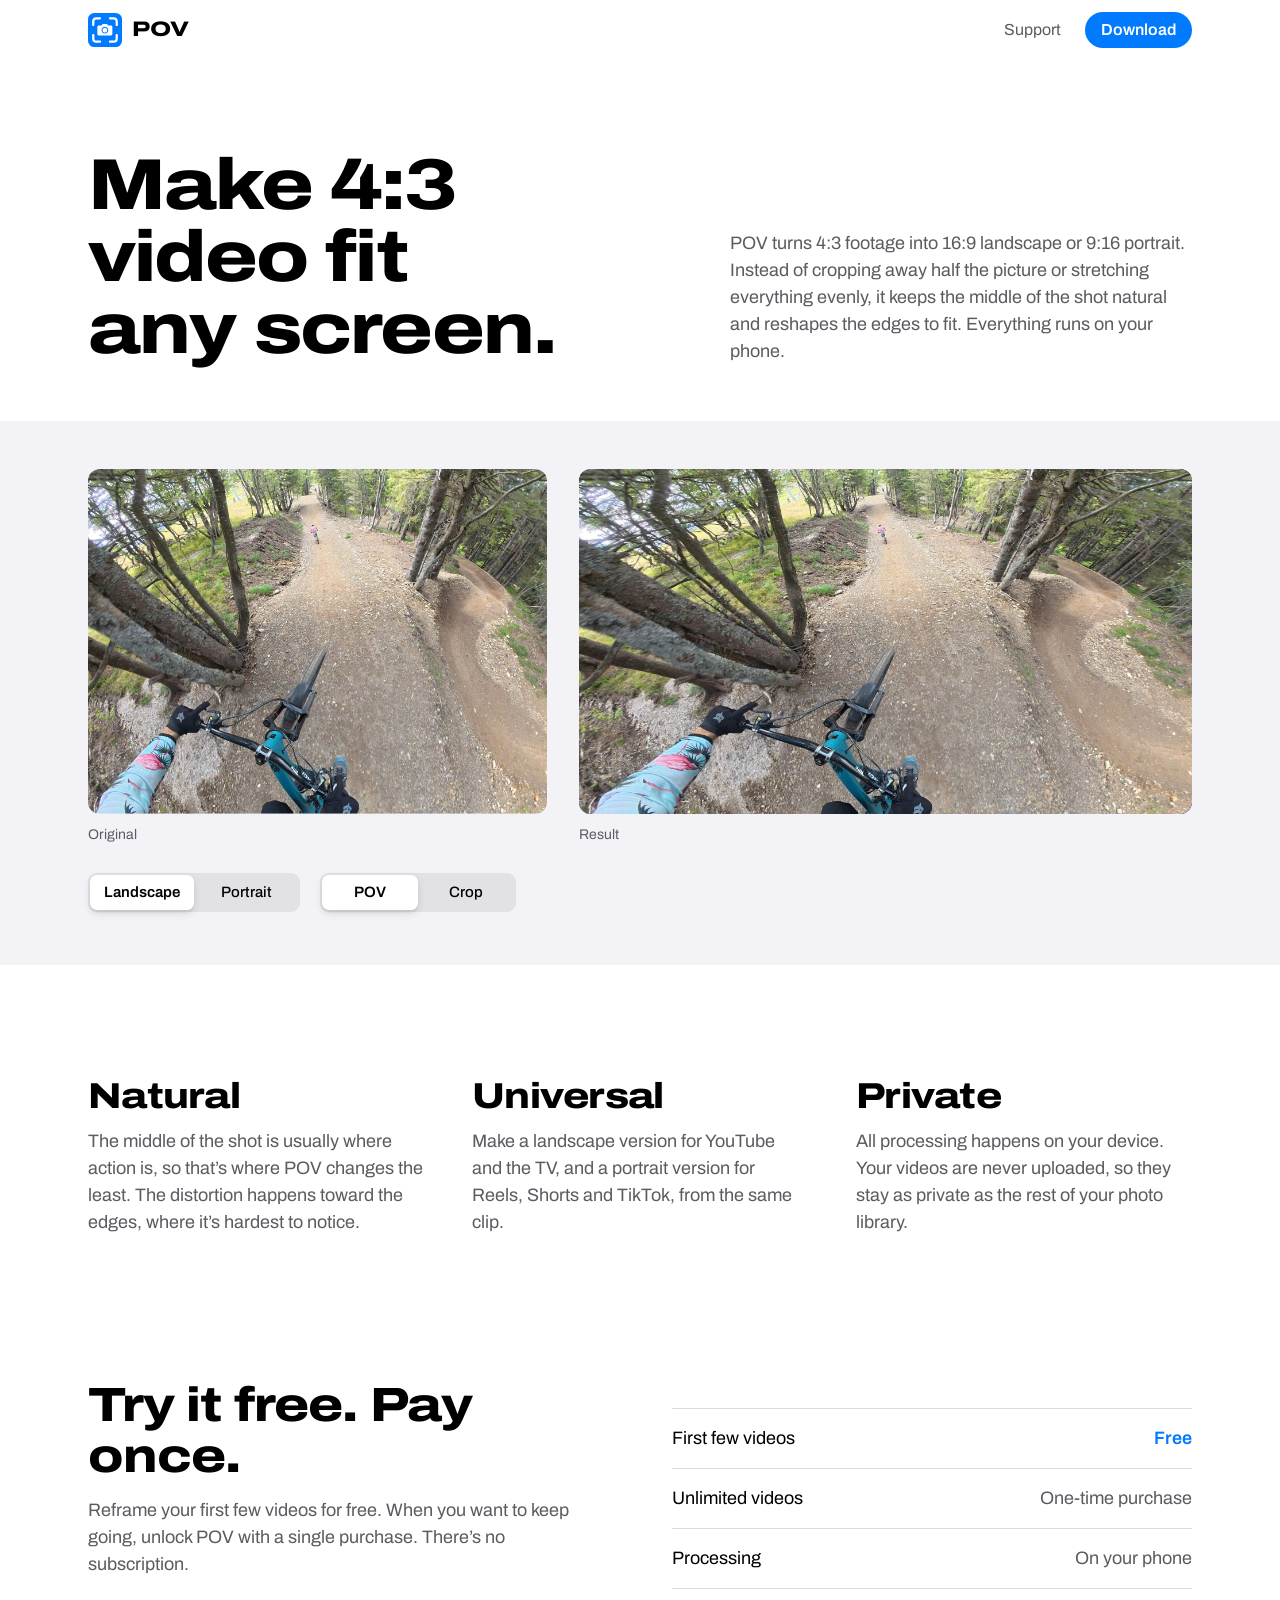
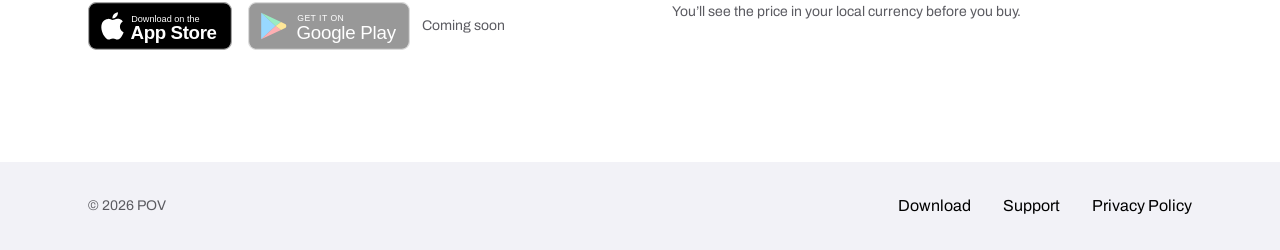
==== commit dce89fbf: "Hardcoded images" ====
--- a/index.html
+++ b/index.html
@@ -157,19 +157,90 @@
         background: #000;
       }
 
-      .stage svg,
-      .output canvas {
+      .stage svg {
         display: block;
         width: 100%;
         height: 100%;
       }
 
+      /* Registered so the output shape animates between formats. */
+      @property --out-ar {
+        syntax: "<number>";
+        inherits: true;
+        initial-value: 1.7778;
+      }
+
+      .demo {
+        --out-ar: 1.7778;
+        transition: --out-ar 0.55s cubic-bezier(0.33, 1, 0.68, 1);
+      }
+
+      .demo[data-format="portrait"] {
+        --out-ar: 0.5625;
+      }
+
+      /* One image per result, stacked; only the one matching the controls is shown.
+         Crop is the original photo covering the output, which is exactly a centered crop. */
+      .output img {
+        position: absolute;
+        inset: 0;
+        width: 100%;
+        height: 100%;
+        object-fit: cover;
+        opacity: 0;
+        transition: opacity 0.35s ease;
+      }
+
+      .demo[data-mode="crop"] .output-crop,
+      .demo[data-mode="pov"][data-format="landscape"] .output-landscape,
+      .demo[data-mode="pov"][data-format="portrait"] .output-portrait {
+        opacity: 1;
+      }
+
       .crop {
         position: absolute;
+        left: 0;
+        top: 0;
+        width: 100%;
+        height: 100%;
         border: 2px solid #fff;
         border-radius: 3px;
         box-shadow: 0 0 0 200vmax var(--dim);
         pointer-events: none;
+        opacity: 0;
+        transition:
+          left 0.55s cubic-bezier(0.33, 1, 0.68, 1),
+          top 0.55s cubic-bezier(0.33, 1, 0.68, 1),
+          width 0.55s cubic-bezier(0.33, 1, 0.68, 1),
+          height 0.55s cubic-bezier(0.33, 1, 0.68, 1),
+          opacity 0.35s ease;
+      }
+
+      /* The part of the 4:3 original each result uses. POV landscape uses all of it. */
+      .demo[data-mode="pov"][data-format="portrait"] .crop {
+        left: 21.875%;
+        width: 56.25%;
+        opacity: 1;
+      }
+
+      .demo[data-mode="crop"][data-format="landscape"] .crop {
+        top: 12.5%;
+        height: 75%;
+        opacity: 1;
+      }
+
+      .demo[data-mode="crop"][data-format="portrait"] .crop {
+        left: 28.9063%;
+        width: 42.1875%;
+        opacity: 1;
+      }
+
+      @media (prefers-reduced-motion: reduce) {
+        .demo,
+        .output img,
+        .crop {
+          transition: none;
+        }
       }
 
       .demo-controls {
@@ -495,7 +566,7 @@
                   <defs>
                     <g id="scene">
                       <image
-                        href="assets/demo.jpg"
+                        href="assets/demo-original.jpg"
                         width="400"
                         height="300"
                         preserveAspectRatio="none"
@@ -504,14 +575,28 @@
                   </defs>
                   <use href="#scene" />
                 </svg>
-                <div class="crop" id="crop"></div>
+                <div class="crop"></div>
               </div>
               <figcaption>Original</figcaption>
             </figure>
 
             <figure class="frame frame--output">
               <div class="output">
-                <canvas id="output" aria-hidden="true"></canvas>
+                <img
+                  class="output-crop"
+                  src="assets/demo-original.jpg"
+                  alt=""
+                />
+                <img
+                  class="output-landscape"
+                  src="assets/demo-landscape.jpg"
+                  alt=""
+                />
+                <img
+                  class="output-portrait"
+                  src="assets/demo-portrait.jpg"
+                  alt=""
+                />
               </div>
               <figcaption>Result</figcaption>
             </figure>
@@ -589,10 +674,9 @@
               going, unlock POV with a single purchase. There’s no subscription.
             </p>
             <div class="badges">
-              <!-- TODO: replace # with the App Store link -->
               <a
                 class="badge badge--apple"
-                href="#"
+                href="https://apps.apple.com/app/pov-video-reframe/id6821033687"
                 aria-label="Download on the App Store"
               >
                 <svg aria-hidden="true"><use href="#badge-app-store" /></svg>
@@ -629,19 +713,6 @@
 
     <script>
       (function () {
-        var W = 400,
-          H = 300;
-        var STRIPS = 60;
-
-        // The reshaping below tracks the actual app (POV/Pipeline/VideoProcessor.swift
-        // and WarpKernels.metal). When the app's transformation changes, update
-        // POV_KEEP, POV_CURVE, warp() and target() to match.
-
-        // How much of the 4:3 width POV keeps before reshaping. Landscape keeps the whole
-        // frame and stretches it wider; portrait crops a centered 3:4 strip at full
-        // height and stretches it taller.
-        var POV_KEEP = { landscape: W, portrait: (H * 3) / 4 };
-        var OUT_W = { landscape: (H * 16) / 9, portrait: (H * 9) / 16 };
         var CAPTIONS = {
           "pov-landscape": "",
           "pov-portrait":
@@ -652,233 +723,23 @@
             "Cropping to portrait keeps only a narrow strip from the middle of the shot.",
         };
 
-        // How much of the stretch is pushed out toward the edges. 0 stretches evenly
-        // everywhere; 1 leaves the middle untouched and puts it all at the edges.
-        var POV_CURVE = { landscape: 0.647, portrait: 0.33 };
-
-        // The app's warp kernels, for both landscape (across) and portrait (down). Takes
-        // an output position t (0–1 along the stretched axis) and returns the position it
-        // samples from, 0–1 across the kept part of the frame. `q` is the output length
-        // over the kept length along that axis.
-        function warp(t, q, curve) {
-          var n = t * 2 - 1;
-          var shaped = n + (n * Math.abs(n) - n) * curve;
-          return q * t + ((1 - q) / 2) * (1 + shaped);
-        }
-
         var demo = document.querySelector(".demo");
-        var output = document.getElementById("output");
-        var ctx = output.getContext("2d");
-        var pass = document.createElement("canvas");
-        var passCtx = pass.getContext("2d");
-        var image = new Image();
-        image.src = "assets/demo.jpg";
-        var crop = document.getElementById("crop");
         var caption = document.getElementById("caption");
-        var reduce = window.matchMedia("(prefers-reduced-motion: reduce)");
-
-        var settings = { format: "landscape", mode: "pov" };
-
-        // A layout: source column edges xs and row edges ys (in the 4:3 frame), their
-        // destination edges xd and yd (in the output, which is always H tall), and the
-        // output width.
-        function uniform(a, b) {
-          var out = [];
-          for (var i = 0; i <= STRIPS; i++)
-            out.push(a + ((b - a) * i) / STRIPS);
-          return out;
-        }
-
-        function warped(start, length, q, curve) {
-          var out = [];
-          for (var i = 0; i <= STRIPS; i++)
-            out.push(start + length * warp(i / STRIPS, q, curve));
-          return out;
-        }
-
-        function target(format, mode) {
-          var ow = OUT_W[format];
-          var rows = uniform(0, H);
-          if (mode === "crop") {
-            if (format === "landscape") {
-              var sh = (W * 9) / 16;
-              return {
-                xs: uniform(0, W),
-                xd: uniform(0, ow),
-                ys: uniform((H - sh) / 2, (H + sh) / 2),
-                yd: rows,
-                ow: ow,
-              };
-            }
-            return {
-              xs: uniform((W - ow) / 2, (W + ow) / 2),
-              xd: uniform(0, ow),
-              ys: rows,
-              yd: rows,
-              ow: ow,
-            };
-          }
-          var keep = POV_KEEP[format];
-          var curve = POV_CURVE[format];
-          if (format === "landscape") {
-            return {
-              xs: warped((W - keep) / 2, keep, ow / keep, curve),
-              xd: uniform(0, ow),
-              ys: rows,
-              yd: rows,
-              ow: ow,
-            };
-          }
-          // The app's portrait output is the kept width by keep * 16/9 tall; q is that
-          // height over the source height.
-          return {
-            xs: uniform((W - keep) / 2, (W + keep) / 2),
-            xd: uniform(0, ow),
-            ys: warped(0, H, (keep * 16) / 9 / H, curve),
-            yd: rows,
-            ow: ow,
-          };
-        }
-
-        function lerp(a, b, t) {
-          return a + (b - a) * t;
-        }
-
-        function lerpAll(a, b, t) {
-          var out = [];
-          for (var i = 0; i <= STRIPS; i++) out.push(lerp(a[i], b[i], t));
-          return out;
-        }
-
-        function mix(a, b, t) {
-          return {
-            xs: lerpAll(a.xs, b.xs, t),
-            xd: lerpAll(a.xd, b.xd, t),
-            ys: lerpAll(a.ys, b.ys, t),
-            yd: lerpAll(a.yd, b.yd, t),
-            ow: lerp(a.ow, b.ow, t),
-          };
-        }
-
-        // Drawn in two passes, like a separable warp: first columns of the photo are
-        // reshaped across into an offscreen canvas, then rows of that are reshaped down
-        // into the visible one. Strip edges are rounded to whole pixels so neighbouring
-        // strips meet without seams.
-        function draw(L) {
-          demo.style.setProperty("--out-ar", (L.ow / H).toFixed(4));
-
-          var last = STRIPS;
-          var cw = L.xs[last] - L.xs[0];
-          var ch = L.ys[last] - L.ys[0];
-          crop.style.left = (L.xs[0] / W) * 100 + "%";
-          crop.style.top = (L.ys[0] / H) * 100 + "%";
-          crop.style.width = (cw / W) * 100 + "%";
-          crop.style.height = (ch / H) * 100 + "%";
-          crop.style.opacity = cw * ch > W * H * 0.995 ? 0 : 1;
-
-          if (!image.complete || !image.naturalWidth) return;
-
-          var ph = Math.max(
-            1,
-            Math.round(output.clientHeight * (window.devicePixelRatio || 1)),
-          );
-          var pw = Math.max(1, Math.round((ph * L.ow) / H));
-          if (output.width !== pw || output.height !== ph) {
-            output.width = pass.width = pw;
-            output.height = pass.height = ph;
-          }
-          ctx.imageSmoothingQuality = passCtx.imageSmoothingQuality = "high";
-
-          var px = ph / H;
-          var ix = image.naturalWidth / W;
-          var i, d0, d1, s0, s1;
-
-          passCtx.clearRect(0, 0, pw, ph);
-          for (i = 0; i < STRIPS; i++) {
-            d0 = Math.round(L.xd[i] * px);
-            d1 = Math.round(L.xd[i + 1] * px);
-            s0 = L.xs[i] * ix;
-            s1 = L.xs[i + 1] * ix;
-            if (d1 > d0 && s1 > s0) {
-              passCtx.drawImage(
-                image,
-                s0,
-                0,
-                s1 - s0,
-                image.naturalHeight,
-                d0,
-                0,
-                d1 - d0,
-                ph,
-              );
-            }
-          }
-
-          ctx.clearRect(0, 0, pw, ph);
-          for (i = 0; i < STRIPS; i++) {
-            d0 = Math.round(L.yd[i] * px);
-            d1 = Math.round(L.yd[i + 1] * px);
-            s0 = L.ys[i] * px;
-            s1 = L.ys[i + 1] * px;
-            if (d1 > d0 && s1 > s0) {
-              ctx.drawImage(pass, 0, s0, pw, s1 - s0, 0, d0, pw, d1 - d0);
-            }
-          }
-        }
-
-        var current = target(settings.format, settings.mode);
-        var anim = null;
-
-        function go() {
-          var from = current;
-          var to = target(settings.format, settings.mode);
-          demo.dataset.format = settings.format;
-          demo.dataset.mode = settings.mode;
-          caption.textContent = CAPTIONS[settings.mode + "-" + settings.format];
-
-          if (anim) cancelAnimationFrame(anim);
-          if (reduce.matches) {
-            current = to;
-            draw(current);
-            return;
-          }
-          var start = null,
-            DURATION = 550;
-          function step(now) {
-            if (start == null) start = now;
-            var t = Math.min(1, (now - start) / DURATION);
-            var e = 1 - Math.pow(1 - t, 3);
-            current = mix(from, to, e);
-            draw(current);
-            anim = t < 1 ? requestAnimationFrame(step) : null;
-          }
-          anim = requestAnimationFrame(step);
-        }
-
-        document
-          .querySelectorAll('input[name="format"]')
-          .forEach(function (el) {
-            el.addEventListener("change", function () {
-              settings.format = el.value;
-              go();
-            });
-          });
-        document.querySelectorAll('input[name="mode"]').forEach(function (el) {
-          el.addEventListener("change", function () {
-            settings.mode = el.value;
-            go();
-          });
+
+        // The styles key off data-format and data-mode to pick the result image, the
+        // output shape and the crop outline.
+        function update() {
+          var format = demo.querySelector('input[name="format"]:checked').value;
+          var mode = demo.querySelector('input[name="mode"]:checked').value;
+          demo.dataset.format = format;
+          demo.dataset.mode = mode;
+          caption.textContent = CAPTIONS[mode + "-" + format];
+        }
+
+        demo.querySelectorAll("input").forEach(function (el) {
+          el.addEventListener("change", update);
         });
-
-        image.addEventListener("load", function () {
-          draw(current);
-        });
-        new ResizeObserver(function () {
-          draw(current);
-        }).observe(output);
-
-        draw(current);
-        go();
+        update();
       })();
     </script>
   </body>
